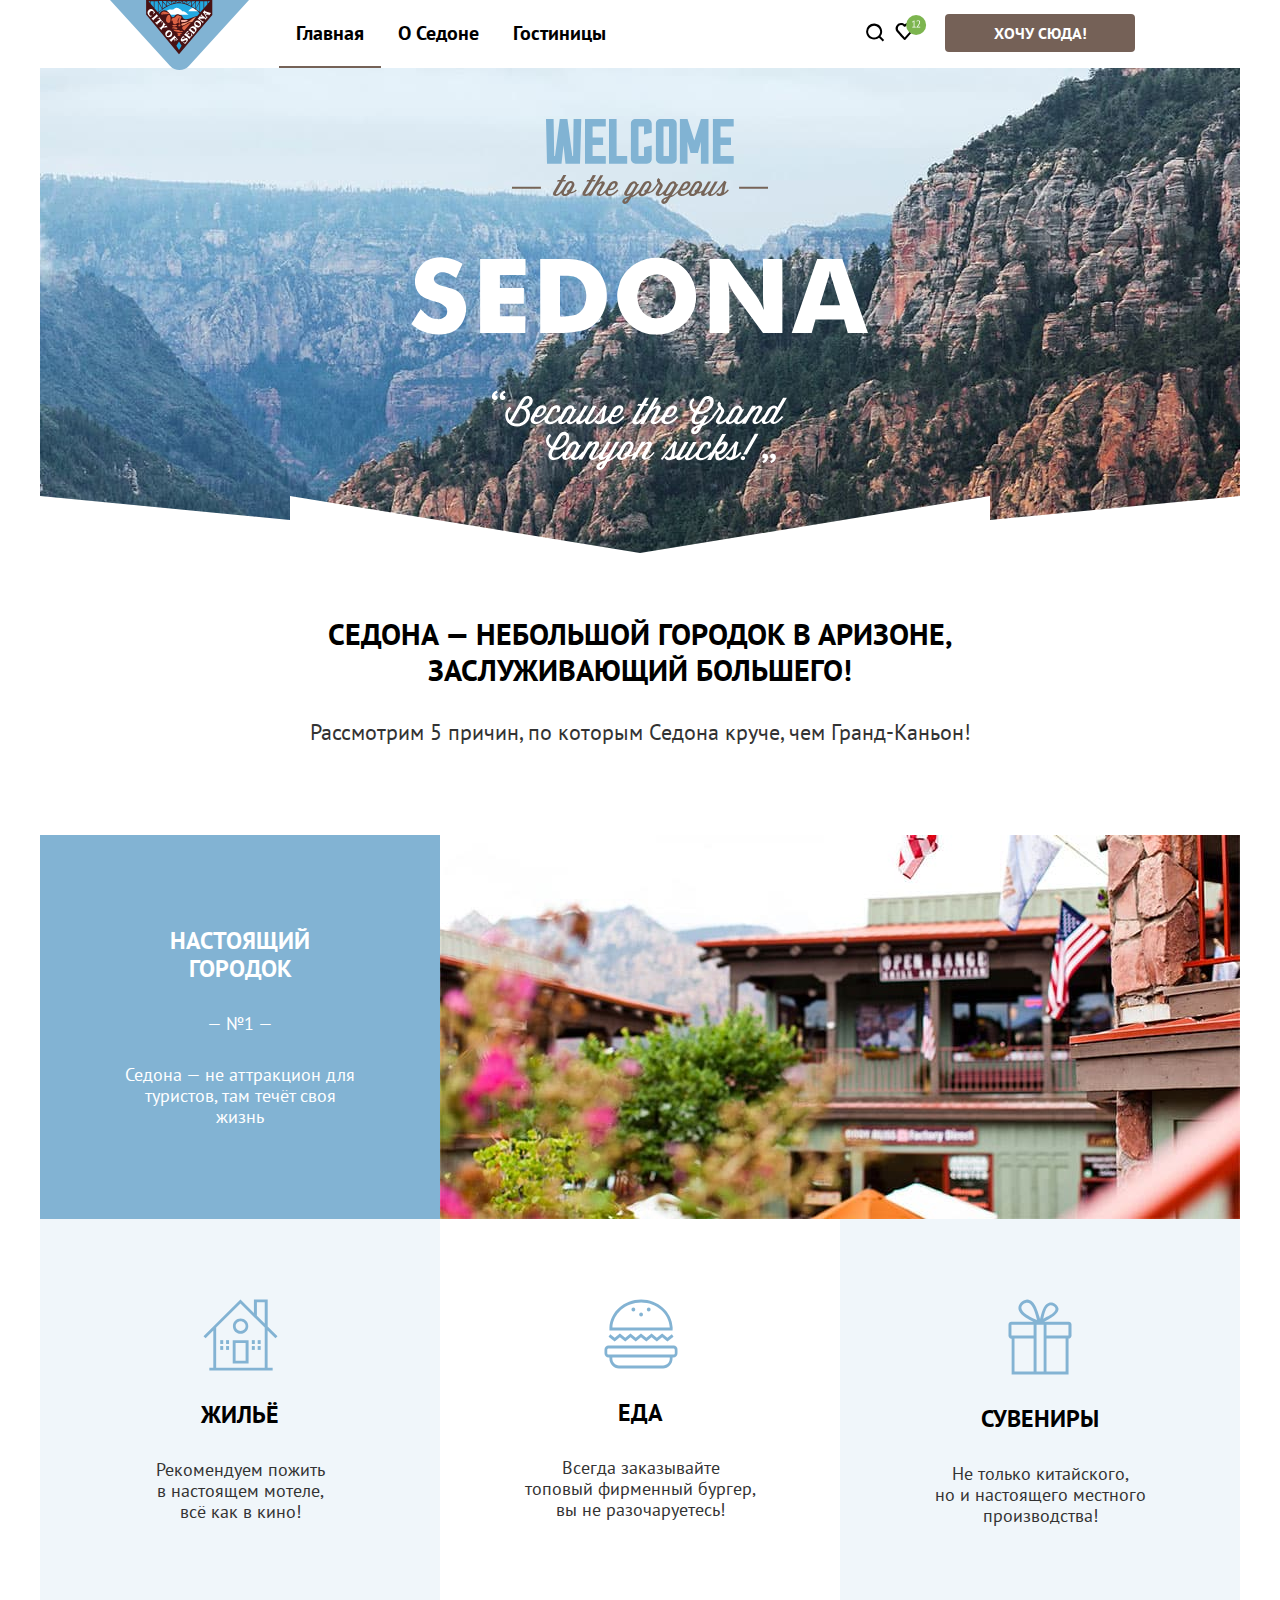
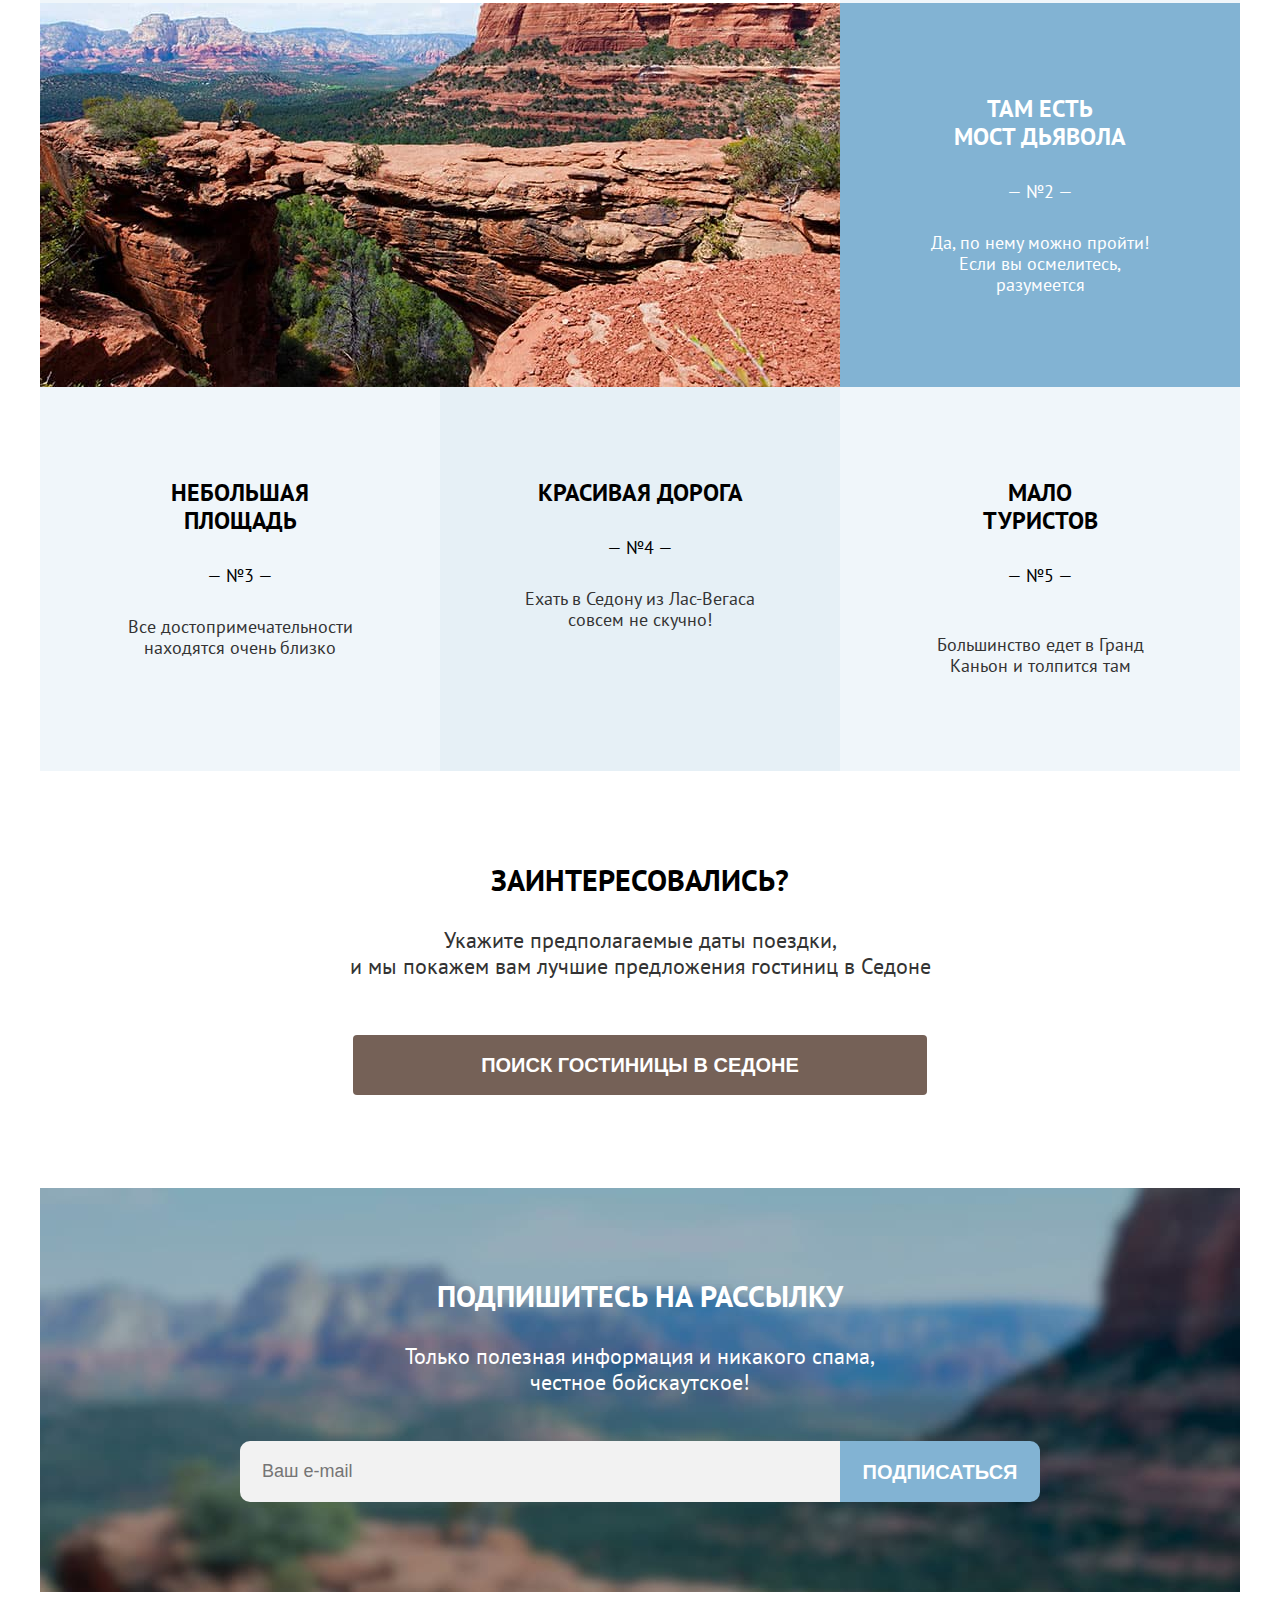
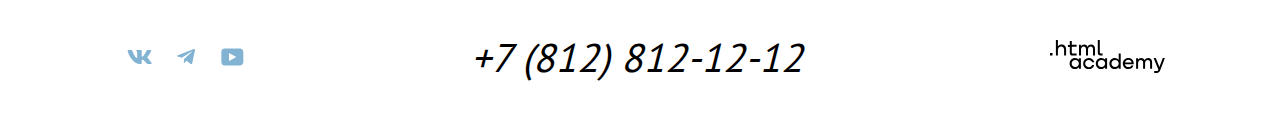
==== 10/index.html @ 08a1f346 ":heavy_check_mark: Сборка #10" ====
<!DOCTYPE html>
<html lang="ru">

  <head>
    <meta charset="utf-8">
    <title>HTML Academy: Седона</title>
    <link rel="stylesheet" href="styles/styles.css">
    <base href="https://htmlacademy-htmlcss.github.io/2086405-sedona-34/10/">
</head>

  <body>
    <header class="header">
      <nav class="page-navigation">
        <a class="page-navigation-logo" href="index.html">
          <img class="header-logo" alt="Логотип городка Седона" src="images/logo.svg" width="139" height="70">
          <span class="visually-hidden">
            На главную
          </span>
        </a>
        <ul class="navigation-list">
          <li class="navigation-item">
            <a class="navigation-link navigation-link-current first-link">Главная
            </a>
          </li>
          <li class="navigation-item">
            <a class="navigation-link" href="about.html">
              О Седоне
            </a>
          </li>
          <li class="navigation-item">
            <a class="navigation-link" href="catalog.html">
              Гостиницы
            </a>
          </li>
        </ul>
        <ul class="navigation-list navigation-user">
          <div class="navigation-user-left">
            <li class="navigation-item">
              <a class="navigation-link" href="#">
                <svg class="navigation-icon-search" aria-hidden="true" focusable="false" width="19" height="19" viewBox="0 0 19 19" fill="none" xmlns="http://www.w3.org/2000/svg"><path d="m18.16 17.05-3.71-3.7c1-1.3 1.7-3 1.7-4.9 0-4.4-3.6-8-8.02-8a8.12 8.12 0 0 0-8.02 8.1c0 4.4 3.6 8 8.02 8 1.8 0 3.51-.6 4.91-1.7l3.71 3.7 1.4-1.5Zm-10.03-2.5c-3.3 0-6.02-2.7-6.02-6a6.03 6.03 0 0 1 12.04 0c0 3.3-2.71 6-6.02 6Z" fill="#000"/></svg>
                <span class="visually-hidden">
                  Поиск
                </span>
              </a>
            </li>
            <li class="navigation-item">
              <a class="navigation-link" href="#">
                <svg class="navigation-icon-favorite" aria-hidden="true" focusable="false" width="19" height="17" viewBox="0 0 19 17" fill="none" xmlns="http://www.w3.org/2000/svg"><path d="M9.58 17c-.3 0-.6-.1-.8-.4-5.42-6.1-6.72-7.5-7.03-7.9A5.4 5.4 0 0 1 6.16 0c1.31 0 2.51.5 3.52 1.3a5.47 5.47 0 0 1 9.03 4.1c0 1.3-.5 2.5-1.31 3.4l-7.02 7.9c-.2.2-.4.3-.8.3ZM3.56 7.5c.3.4 3.51 4 6.12 6.9l6.21-7c.5-.5.7-1.2.7-2 0-1.8-1.5-3.3-3.3-3.3-1 0-2 .5-2.71 1.3-.3.3-.6.4-.9.4-.3 0-.6-.2-.8-.4a3.7 3.7 0 0 0-2.71-1.3c-1.8 0-3.31 1.5-3.31 3.3-.1.9.3 1.6.7 2.1-.1 0-.1 0 0 0Z" fill="#000"/></svg>
                <svg class="navigation-icon-number" aria-hidden="true" focusable="false" width="21" height="20" viewBox="0 0 21 20" fill="none" xmlns="http://www.w3.org/2000/svg"><rect x=".13" width="20" height="20" rx="10" fill="#7DB54F"/><path d="M6.26 11.76h1.4V6.92l.1-.59-.4.47-1.1.79-.38-.51 2.2-1.7h.36v6.38h1.37v.74H6.26v-.74Zm7.83-4.67c0 .35-.06.72-.2 1.09-.12.37-.3.74-.5 1.11-.21.37-.45.74-.7 1.1l-.79 1.01-.49.43v.04l.64-.11h2.18v.74h-3.98v-.29a32.75 32.75 0 0 0 1.17-1.32 15.09 15.09 0 0 0 1.25-1.83c.18-.32.33-.64.43-.95.11-.31.16-.61.16-.89 0-.33-.09-.6-.28-.81-.18-.22-.47-.33-.85-.33-.25 0-.5.05-.74.16-.24.1-.44.22-.62.35l-.33-.57c.24-.2.51-.36.83-.47.32-.11.67-.17 1.03-.17.29 0 .54.04.76.13a1.5 1.5 0 0 1 .91.9c.08.2.12.43.12.68Z" fill="#fff"/></svg>
                <span class="visually-hidden">
                  Избранное
                </span>
              </a>
            </li>
          </div>
          <li class="navigation-item">
            <a class="navigation-link navigation-link-button" href="#">
              Хочу сюда!
            </a>
          </li>
        </ul>
      </nav>
    </header>
    <main class="main-container main-index">
      <div class="page-container-main">
        <h1 class="visually-hidden">
          Седона
        </h1>
        <div class="main-welcome-block">
          <section class="main-welcome">
            <img class="img-welcome" src="images/welcome.svg" alt="Приветствие" width="458" height="352">
            <svg class="welcome-line" aria-hidden="true" focusable="false" width="1200" height="57" viewBox="0 0 1200 57" fill="none" xmlns="http://www.w3.org/2000/svg"><path d="M0 57V0l250 24V0l350 57L950 0v24l250-24v57H0Z" fill="#fff"/></svg>
          </section>
          <section class="main-description-block">
            <p class="main-description">Седона — небольшой городок в Аризоне,<br>заслуживающий большего!</p>
            <p class="main-reasons">Рассмотрим 5 причин, по которым Седона круче, чем Гранд-Каньон!</p>
          </section>
        </div>
        <section class="advantages">
          <h2 class="visually-hidden">Преимущества</h2>
          <ul class="advantages-list">
            <li class="advantages-item first-reason">
              <div class="wrapper-first-reason">
                <h3 class="advantages-title-first-reason">Настоящий городок</h3>
                <p class="advantages-tiny-paragraph-first-reason">— №1 —</p>
                <p class="advantages-paragraph-first-reason">Седона — не аттракцион для туристов, там течёт своя жизнь
                </p>
              </div>

            </li>
            <li class="advantages-item first-image">
              <img class="advantages-img-first-reason" src="images/photo-1.jpg" alt="Городок" width="800" height="384">
            </li>
            <li class="advantages-item housing">
              <div class="wrapper-housing">
                <img class="advantages-icon" src="images/housing.svg" alt=" " width="75" height="72">
                <h3 class="advantages-title-housing">Жильё</h3>
                <p class="advantages-paragraph-housing">Рекомендуем пожить в&nbsp;настоящем мотеле,<br>всё как в кино!</p>
              </div>
            </li>
            <li class="advantages-item food">
              <div class="wrapper-food">
                <img class="advantages-icon" src="images/food.svg" alt=" " width="74" height="70">
                <h3 class="advantages-title-food">Еда</h3>
                <p class="advantages-paragraph-food">Всегда заказывайте топовый&nbsp;фирменный&nbsp;бургер,<br>вы не разочаруетесь!
                </p>
              </div>
            </li>
            <li class="advantages-item souvenirs">
              <div class="wrapper-souvenirs">
                <img class="advantages-icon" src="images/souvenirs.svg" alt=" " width="64" height="76">
                <h3 class="advantages-title-souvenirs">Сувениры</h3>
                <p class="advantages-paragraph-souvenirs">Не только китайского,<br>но и настоящего местного производства!
                </p>
              </div>
            </li>
            <li class="advantages-item second-image">
              <img class="advantages-img-second-reason" src="images/photo-2.jpg" alt="Мост дьявола" width="800"
                height="384">
            </li>
            <li class="advantages-item second-reason">
              <div class="wrapper-second-reason">
                <h3 class="advantages-title-second-reason">Там есть<br>мост дьявола</h3>
                <p class="advantages-tiny-paragraph-second-reason">— №2 —</p>
                <p class="advantages-paragraph-second-reason">Да, по нему можно пройти! Если вы осмелитесь, разумеется
                </p>
              </div>
            </li>
            <li class="advantages-item third-reason">
              <div class="wrapper-third-reason">
                <h3 class="advantages-title-third-reason">Небольшая площадь</h3>
                <p class="advantages-tiny-paragraph-third-reason">— №3 —</p>
                <p class="advantages-paragraph-third-reason">Все&nbsp;достопримечательности находятся очень близко</p>
              </div>
            </li>
            <li class="advantages-item fourth-reason">
              <div class="wrapper-fourth-reason">
                <h3 class="advantages-title-fourth-reason">Красивая дорога</h3>
                <p class="advantages-tiny-paragraph-fourth-reason">— №4 —</p>
                <p class="advantages-paragraph-fourth-reason">Ехать в Седону из Лаc-Вегаса совсем не скучно!</p>
              </div>
            </li>
            <li class="advantages-item fifth-reason">
              <div class="wrapper-fifth-reason">
                <h3 class="advantages-title-fifth-reason">Мало<br>туристов</h3>
                <p class="advantages-tiny-paragraph-fifth-reason">— №5 —</p>
                <p class="advantages-paragraph-fifth-reason">Большинство едет в Гранд Каньон и толпится там</p>
              </div>
            </li>
          </ul>
        </section>
        <section class="main-search">
          <h3 class="main-search-title">Заинтересовались?</h3>
          <p class="main-search-paragraph">Укажите предполагаемые даты поездки,<br>и мы покажем вам лучшие предложения гостиниц в Седоне</p>
          <button class="main-search-button" type="button">
            Поиск гостиницы в Седоне
          </button>
        </section>
        <section class="main-subscribe">
          <h3 class="main-subscribe-title">Подпишитесь на рассылку</h3>
          <p class="main-subscribe-paragraph">Только полезная информация и никакого спама,<br>честное бойскаутское!</p>
          <form class="main-subscribe-form" action="https://echo.htmlacademy.ru/" method="post">
            <div class="main-subscribe-form-wrapper">
              <input type="email" id="user-email" name="user-email" placeholder="Ваш e-mail">
              <button class="main-subscribe-button" type="submit">
                Подписаться
              </button>
            </div>
          </form>
        </section>
      </div>
    </main>
    <footer class="page-footer">
      <div class="page-footer-container">
        <section class="footer-social">
          <h2 class="visually-hidden">Мы в социальных сетях</h2>
          <ul class="footer-social-list">
            <li class="footer-social-item">
              <a class="icon" href="https://vk.com/htmlacademy">
                <svg class="footer-icon-vk" aria-hidden="true" focusable="false" width="25" height="14" viewBox="0 0 25 14" fill="none" xmlns="http://www.w3.org/2000/svg"><path fill-rule="evenodd" clip-rule="evenodd" d="M24.12.95c.16-.55 0-.95-.8-.95H20.7c-.67 0-.98.35-1.15.73 0 0-1.33 3.2-3.22 5.27-.61.6-.9.8-1.23.8-.16 0-.41-.2-.41-.74V.95c0-.66-.19-.95-.74-.95H9.82c-.42 0-.67.3-.67.6 0 .61.95.76 1.04 2.5v3.8c0 .84-.15.99-.48.99-.9 0-3.06-3.21-4.34-6.89-.25-.71-.5-1-1.18-1H1.57c-.75 0-.9.35-.9.73 0 .68.89 4.07 4.14 8.55 2.17 3.06 5.23 4.72 8 4.72 1.68 0 1.88-.37 1.88-1v-2.32c0-.73.16-.88.7-.88.38 0 1.05.2 2.6 1.67 1.79 1.75 2.08 2.53 3.08 2.53h2.63c.75 0 1.12-.37.9-1.1-.23-.72-1.08-1.77-2.2-3.02-.62-.7-1.54-1.47-1.82-1.86-.39-.49-.28-.7 0-1.14 0 0 3.2-4.43 3.54-5.93Z" fill="#83B3D3"/></svg>
                <span class="visually-hidden">ВКонтакте</span>
              </a>
            </li>
            <li class="footer-social-item">
              <a class="icon" href="https://t.me/htmlacademy">
                <svg class="footer-icon-telegram" aria-hidden="true" focusable="false" width="18" height="16" viewBox="0 0 18 16" fill="none" xmlns="http://www.w3.org/2000/svg"><path d="M16.79.1.84 6.25c-1.09.43-1.08 1.04-.2 1.31l4.1 1.28 9.47-5.98c.44-.27.85-.12.52.18L7.05 9.96l-.28 4.22c.41 0 .6-.19.83-.41l1.99-1.93 4.13 3.05c.77.42 1.31.2 1.5-.7l2.72-12.8c.28-1.12-.43-1.62-1.16-1.3Z" fill="#83B3D3"/></svg>
                <span class="visually-hidden">Telegram</span>
              </a>
            </li>
            <li class="footer-social-item">
              <a class="icon" href="https://www.youtube.com/user/htmlacademy.ru">
                <svg class="footer-icon-youtube" aria-hidden="true" focusable="false" width="23" height="18" viewBox="0 0 23 18" fill="none" xmlns="http://www.w3.org/2000/svg"><path d="M18.94.5H3.51C1.65.5.33 2.1.33 3.9V14c0 1.9 1.32 3.5 3.18 3.5h15.65c1.64 0 3.17-1.6 3.17-3.4V3.9C22.11 2.1 20.8.5 18.94.5ZM7.99 13.04V4.96L15.33 9l-7.34 4.04Z" fill="#83B3D3"/></svg>
                <span class="visually-hidden">Youtube</span>
              </a>
            </li>
          </ul>
        </section>
        <address class="footer-contacts-address">
          <a class="footer-contacts-address-phone" href="tel:+78128121212">+7 (812) 812-12-12</a>
        </address>
        <section class="footer-develope-site">
          <a class="developer-site" href="https://htmlacademy.ru/">
            <svg class="developer-site-logo" width="115" height="33" viewBox="0 0 115 33" fill="none" xmlns="http://www.w3.org/2000/svg"><path d="M0 12.9v2.6h2.5v-2.6H0ZM11.6 4.5c-1.6 0-2.8.7-3.6 1.7h-.1V0h-2v15.5h2v-5.3c0-2.1 1.3-3.6 3.3-3.6 1.8 0 2.9 1.4 2.9 3.2v5.7h2V9.4c.1-3-1.8-4.9-4.5-4.9ZM26.6 4.8h-4.8V1.1h-2v3.8h-1.9v2h1.9v6c0 1.7 1 2.7 2.7 2.7h4.1v-2h-3.7c-.7 0-1.1-.4-1.1-1.1V6.8h4.8v-2ZM41.1 4.6c-1.6 0-2.9.8-3.5 2.1h-.1c-.6-1.2-1.8-2.1-3.4-2.1-1.4 0-2.5.8-3.1 1.8h-.1V4.8H29v10.6h2V10c0-2 1-3.5 2.6-3.5 1.5 0 2.4 1 2.4 2.6v6.3h2V9.8c0-2.4 1.4-3.3 2.6-3.3 1.5 0 2.4 1 2.4 2.6v6.3h2V8.9c.1-2.5-1.4-4.3-3.9-4.3ZM47.8 12.7c0 1.7 1 2.7 2.8 2.7h2v-2h-1.7c-.7 0-1.1-.4-1.1-1.1V0h-2v12.7ZM28.9 19.7c-.9-1.1-2.2-1.8-3.9-1.8-3.1 0-5.4 2.3-5.4 5.6s2.3 5.6 5.4 5.6c1.8 0 3-.8 3.8-1.9h.1v1.6h2V18.2h-2v1.5Zm-3.6 7.4c-2.2 0-3.6-1.6-3.6-3.6s1.4-3.6 3.6-3.6 3.6 1.6 3.6 3.6c0 1.9-1.4 3.6-3.6 3.6ZM44.2 22c-.5-2.4-2.6-4.1-5.4-4.1a5.4 5.4 0 0 0-5.6 5.6c0 3.1 2.2 5.6 5.6 5.6 2.8 0 4.9-1.8 5.4-4.2h-2.1a3.4 3.4 0 0 1-3.3 2.3c-2.2 0-3.6-1.6-3.6-3.6s1.4-3.6 3.6-3.6c1.6 0 2.8 1 3.3 2.2h2.1V22ZM55.1 19.7c-.9-1.1-2.2-1.8-3.9-1.8-3.1 0-5.4 2.3-5.4 5.6s2.3 5.6 5.4 5.6c1.8 0 3-.8 3.8-1.9h.1v1.6h2V18.2h-2v1.5Zm-3.6 7.4c-2.2 0-3.6-1.6-3.6-3.6s1.4-3.6 3.6-3.6 3.6 1.6 3.6 3.6c0 1.9-1.5 3.6-3.6 3.6ZM68.7 19.8c-.9-1.1-2.2-1.9-3.9-1.9-3.1 0-5.4 2.3-5.4 5.6s2.2 5.6 5.4 5.6c1.7 0 3-.8 3.8-1.8h.1v1.5h2V13.4h-2v6.4Zm-3.6 7.3c-2.2 0-3.6-1.6-3.6-3.6s1.4-3.6 3.6-3.6 3.6 1.6 3.6 3.6c-.1 2-1.5 3.6-3.6 3.6ZM78.3 17.9c-3.3 0-5.5 2.5-5.5 5.6 0 3 2.1 5.6 5.5 5.6 2.5 0 4.5-1.3 5.2-3.6h-2.1c-.5 1-1.6 1.6-3 1.6-1.9 0-3.3-1.3-3.4-2.9h8.8c.2-3.6-2-6.3-5.5-6.3Zm0 1.9c1.7 0 3 1 3.3 2.6h-6.5c.3-1.5 1.5-2.6 3.2-2.6ZM98.2 17.9c-1.6 0-2.9.8-3.6 2h-.1c-.6-1.2-1.8-2-3.4-2-1.4 0-2.5.7-3.1 1.8v-1.5h-1.9v10.6h2v-5.4c0-2 1-3.4 2.6-3.5 1.5 0 2.4 1 2.4 2.6v6.3h2v-5.6c0-2.4 1.4-3.3 2.6-3.3 1.5 0 2.4 1 2.4 2.6v6.3h2v-6.5c.1-2.6-1.4-4.4-3.9-4.4ZM109.4 27l-3.6-8.9h-2.2l4.8 11.6c-.3.9-.7 1.2-1.7 1.2h-2.5v2h2.5c1.8 0 2.8-.8 3.5-2.6l4.7-12.2h-2.1l-3.4 8.9Z" fill="#000"/></svg>
            <span class="visually-hidden">HTML Academy</span>
          </a>
        </section>
      </div>
    </footer>
  </body>

</html>
---- 10/styles/styles.css ----
@font-face {
    font-family: "PT Sans";
    font-style: normal;
    font-weight: 400;
    src: url(../fonts/ptsans-400.woff2) format(woff2);
    font-display: swap;
}

@font-face {
    font-family: "PT Sans";
    font-style: normal;
    font-weight: 700;
    src: url(../fonts/ptsans-700.woff2) format(woff2);
    font-display: swap;
}

html {
    height: 100%;
}

body {
    display: flex;
    flex-direction: column;
    min-height: 100%;
    margin: 0;
    font-family: "PT Sans", "Arial", sans-serif;
    font-size: 18px;
    line-height: 21px;
    color: black;
    background-color: #ffffff;
}

.visually-hidden {
    position: absolute;
    width: 1px;
    height: 1px;
    margin: -1px;
    padding: 0;
    border: 0;
    clip: rect(0 0 0 0);
    overflow: hidden;
}

.header {
    color: #000000;
    background-color: #ffffff;
}

.page-navigation {
    display: flex;
    flex-direction: row;
    justify-content: space-around;
    width: 1200px;
    min-height: 65px;
    margin: 0 auto;
}

.page-navigation-logo {
    display: block;
    width: 139px;
    padding: 0;
    margin: 0;
    margin-right: 30px;
    margin-left: 70px;
}

.navigation-list {
    display: flex;
    flex-direction: row;
    flex-wrap: wrap;
    margin: 0;
    padding: 0;
    max-width: 500px;
    list-style-type: none;
    margin-right: auto;
}

.navigation-user {
    min-width: 264px;
    margin: 0;
    margin-left: auto;
    margin-right: 70px;
}

.navigation-user-left {
    position: relative;
    margin-right: 20px;
}

.header-logo {
    position: absolute;
    z-index: 2;
    width: 139px;
    height: 70px;
    margin: 0;
    padding: 0;
}

.navigation-link {
    display: block;
    font-weight: 700;
    font-size: 20px;
    line-height: 26px;
    color: inherit;
    text-transform: capitalize;
    text-decoration: none;
    text-align: center;
    margin: 0;
    padding-top: 20px;
    padding-bottom: 20px;
    padding-left: 17px;
    padding-right: 17px;
}

.navigation-link-current {
    border-bottom: 2px solid #756257;
}

.first-link {
    padding-left: 17px;
}

.navigation-link-button {
    width: 160px;
    font-weight: 700;
    font-size: 16px;
    line-height: 20px;
    color: #ffffff;
    background-color: #756157;
    text-transform: uppercase;
    text-align: center;
    border-radius: 4px;
}

.navigation-link-button:hover {
    background-color: #615048;
}

.navigation-link-button:focus {
    background-color: #615048;
}

.navigation-link-button:active {
    background-color: #756157;
    color: rgba(255, 255, 255, 0.3);
}

.navigation-link-button:disabled {
    background: #E5E5E5;
    color: #ffffff;
}

.navigation-user .navigation-link {
    padding: 0;
}

.navigation-icon-search {
    position: absolute;
    top: 23px;
    bottom: 23px;
    right: 11px;
    left: -40px;

}

.navigation-icon-favorite {
    position: absolute;
    top: 23px;
    bottom: 23px;
    left: -11px;
}

.navigation-icon-number {
    position: absolute;
    top: 15px;
    left: 0;
}

.navigation-user .navigation-link-button {
    margin-top: 14px;
    margin-bottom: 14px;
    margin-left: 19px;
    padding: 9px 15px;
}

.main-container {
    flex-grow: 1;
}

.page-container-main {
    width: 1200px;
    margin: 0 auto;
}

.main-welcome {
    position: relative;
    background-image: url("../images/index_background.jpg");
    background-size: 100% auto;
    background-repeat: no-repeat;
}

.welcome-line {
    position: absolute;
    z-index: 3;
    bottom: 0;
}

.main-description-block {
    margin: 0;
    padding: 0;
}

.advantages {
    display: flex;
    padding: 0;
}

.main-search {
    display: flex;
    flex-wrap: wrap;
    flex-direction: column;
    width: 1200px;
    background-color: #ffffff;
    height: 417px;
}

.main-subscribe {
    display: block;
    background-image: url("../images/background-4.jpg");
    background-size: cover;
    background-repeat: no-repeat;
    padding: 90px 200px;
}

.img-welcome {
    display: block;
    margin: 0 auto;
    padding-top: 51px;
    padding-bottom: 82px;
}

.main-description {
    display: block;
    font-weight: 700;
    font-size: 30px;
    line-height: 36px;
    text-align: center;
    text-transform: uppercase;
    margin: 0 auto;
    padding: 0;
    min-width: 620px;
    margin-bottom: 31px;
    margin-top: 63px;
}

.main-reasons {
    display: block;
    font-weight: 400;
    text-align: center;
    font-size: 22px;
    line-height: 26px;
    color: #333333;
    margin: 0 auto;
    padding: 0;
    min-width: 654px;
    margin-bottom: 90px;
}

.advantages-list {
    display: grid;
    grid-template-columns: repeat(3, 400px);
    gap: 0;
    margin: 0;
    padding: 0;
    list-style-type: none;
}

.main-search-title {
    display: block;
    font-weight: 700;
    font-size: 30px;
    line-height: 36px;
    text-align: center;
    text-transform: uppercase;
    width: 400px;
    margin: 0 auto;
    padding: 0;
    padding-bottom: 29px;
    padding-top: 91px;
}

.main-search-paragraph {
    display: block;
    font-weight: 400;
    font-size: 22px;
    line-height: 26px;
    text-align: center;
    color: #333333;
    min-width: 592px;
    padding: 0;
    margin: 0 auto;
    margin-bottom: 56px;
}

.main-search-button {
    display: inline-block;
    font-weight: 700;
    font-size: 20px;
    line-height: 36px;
    border-radius: 4px;
    text-align: center;
    text-transform: uppercase;
    color: #ffffff;
    background-color: #756157;
    width: 574px;
    margin: 0 auto;
    border: 0;
    margin-bottom: 93px;
    padding: 12px 15px;
    cursor: pointer;
}

.main-search-button:hover {
    background-color: #615048;
}

.main-search-button:focus {
    background-color: #615048;
}

.main-search-button:active {
    background-color: #756157;
    color: rgba(255, 255, 255, 0.3);
}

.main-search-button:disabled {
    background: #E5E5E5;
    color: #ffffff;
}

.main-subscribe-title {
    font-weight: 700;
    font-size: 30px;
    line-height: 36px;
    text-transform: uppercase;
    text-align: center;
    color: #ffffff;
    min-width: 404px;
    padding: 0;
    margin: 0 auto;
    margin-bottom: 29px;
}

.main-subscribe-paragraph {
    font-weight: 400;
    font-size: 22px;
    line-height: 26px;
    text-align: center;
    color: #ffffff;
    min-width: 475px;
    padding: 0;
    margin: 0 auto;
    margin-bottom: 46px;
}

.first-reason {
    margin: 0;
    padding: 0;
    background-color: #82B3D3;
    width: 400px;
    height: 384px;
    grid-column: 1/2;
}

.wrapper-first-reason {
    display: flex;
    flex-wrap: wrap;
    flex-direction: column;
    align-items: center;
    padding: 92px 85px;
}

.first-image {
    grid-column: 2/4;
    width: 800px;
    height: 384px;
}

.wrapper-housing {
    display: flex;
    flex-wrap: wrap;
    flex-direction: column;
    align-items: center;
    padding: 80px 85px;
}

.wrapper-food {
    display: flex;
    flex-wrap: wrap;
    flex-direction: column;
    align-items: center;
    padding: 80px 85px;
}

.wrapper-souvenirs {
    display: flex;
    flex-wrap: wrap;
    flex-direction: column;
    align-items: center;
    padding: 80px 85px;
}

.housing {
    background-color: rgba(131, 179, 211, 0.12);
    width: 400px;
    height: 384px;
    grid-column: 1/2;
}

.food {
    background-color: #ffffff;
    width: 400px;
    height: 384px;
    grid-column: 2/3;
}

.souvenirs {
    background-color: rgba(131, 179, 211, 0.12);
    width: 400px;
    height: 384px;
    grid-column: 3/4;
}

.second-image {
    grid-column: 1/3;
    height: 384px;
    width: 800px;
}

.wrapper-second-reason {
    display: flex;
    flex-wrap: wrap;
    flex-direction: column;
    align-items: center;
    padding: 92px 85px;
}

.wrapper-third-reason {
    display: flex;
    flex-wrap: wrap;
    flex-direction: column;
    align-items: center;
    padding: 92px 85px;
}

.wrapper-fourth-reason {
    display: flex;
    flex-wrap: wrap;
    flex-direction: column;
    align-items: center;
    padding: 92px 85px;
}

.wrapper-fifth-reason {
    display: flex;
    flex-wrap: wrap;
    flex-direction: column;
    align-items: center;
    padding: 92px 85px;
}

.second-reason {
    background-color: #82B3D3;
    width: 400px;
    height: 384px;
    grid-column: 3/4;
}

.third-reason {
    background-color: rgba(131, 179, 211, 0.12);
    width: 400px;
    height: 384px;
    grid-column: 1/2;
}

.fourth-reason {
    background-color: rgba(131, 179, 211, 0.2);
    width: 400px;
    height: 384px;
    grid-column: 2/3;
}

.fifth-reason {
    background-color: rgba(131, 179, 211, 0.12);
    width: 400px;
    height: 384px;
    grid-column: 3/4;
}

.main-subscribe-form-wrapper{
    display: flex;
    flex-wrap: wrap;
}

.main-subscribe-form input {
    background-color: #F2F2F2;
    border-radius: 10px 0 0 10px;
    width: 600px;
    margin: 0;
    padding: 0;
    border: 0;
    padding-top: 20px;
    padding-bottom: 20px;
    padding-left: 22px;
}

.main-subscribe-button {
    display: inline-block;
    font-size: 20px;
    line-height: 36px;
    border: 0;
    text-align: center;
    text-transform: uppercase;
    color: #ffffff;
    background-color: #82B3D3;
    margin: 0;
    width: 200px;
    min-height: 60px;
    padding: 12px 15px;
    cursor: pointer;
    border-radius: 0 10px 10px 0;
}

.main-subscribe-button:hover {
    background-color: #68A2CA;
}

.main-subscribe-button:active {
    background-color: #82B3D3;
    color: rgba(255, 255, 255, 0.3);
}

.main-subscribe-button:focus {
    background-color: #68A2CA;
}

.main-subscribe-button:disabled {
    background-color: #E5E5E5;
    color: #ffffff;
}

.main-subscribe-form-wrapper input[placeholder] {
    display: block;
    padding: 0;
    width: 578px;
    padding-left: 22px;
    padding-top: 20px;
    padding-bottom: 20px;
    margin: 0 auto;
    font-weight: 400;
    font-size: 18px;
    line-height: 21px;
    align-items: center;
    color: #000000;
}

.catalog-subscribe-form-wrapper input[placeholder] {
    display: block;
    padding: 0;
    width: 578px;
    padding-left: 22px;
    padding-top: 20px;
    padding-bottom: 20px;
    margin: 0 auto;
    font-weight: 400;
    font-size: 18px;
    line-height: 21px;
    align-items: center;
    color: #000000;
}

.main-subscribe-button {
    display: block;
    font-weight: 700;
    font-size: 20px;
    line-height: 36px;
    text-align: center;
    text-transform: uppercase;
    color: #ffffff;
    background-color: #82B3D3;
    width: 200px;
    padding: 0;
    margin: 0 auto;
}

.advantages-title-first-reason {
    font-weight: 700;
    font-size: 24px;
    line-height: 28px;
    text-align: center;
    text-transform: uppercase;
    color: #ffffff;
    margin: 0;
    padding: 0;
    padding-bottom: 30px;
}

.advantages-tiny-paragraph-first-reason {
    font-weight: 400;
    text-align: center;
    color: #ffffff;
    margin: 0;
    padding: 0;
    padding-bottom: 30px;
}

.advantages-paragraph-first-reason {
    font-weight: 400;
    text-align: center;
    color: #ffffff;
    padding: 0;
    margin: 0;
}

.advantages-img-first-reason {
    width: 800px;
}

.advantages-title-housing {
    font-weight: 700;
    font-size: 24px;
    line-height: 28px;
    text-align: center;
    text-transform: uppercase;
    margin: 0;
    padding-top: 30px;
    padding-bottom: 30px;
}

.advantages-paragraph-housing {
    font-weight: 400;
    text-align: center;
    color: #333333;
    margin: 0;
}

.advantages-title-food {
    font-weight: 700;
    font-size: 24px;
    line-height: 28px;
    text-align: center;
    text-transform: uppercase;
    margin: 0;
    padding-top: 30px;
    padding-bottom: 30px;
}

.advantages-paragraph-food {
    font-weight: 400;
    text-align: center;
    color: #333333;
    margin: 0;
}

.advantages-title-souvenirs {
    font-weight: 700;
    font-size: 24px;
    line-height: 28px;
    text-align: center;
    text-transform: uppercase;
    margin: 0;
    padding-top: 30px;
    padding-bottom: 30px;
}

.advantages-paragraph-souvenirs {
    font-weight: 400;
    text-align: center;
    color: #333333;
    margin: 0;
}

.advantages-img-second-reason {
    width: 800px;
}

.advantages-title-second-reason {
    font-weight: 700;
    font-size: 24px;
    line-height: 28px;
    text-align: center;
    text-transform: uppercase;
    color: #ffffff;
    margin: 0;
    padding-bottom: 30px;
}

.advantages-tiny-paragraph-second-reason {
    font-weight: 400;
    text-align: center;
    color: #ffffff;
    margin: 0;
    padding-bottom: 30px;
}

.advantages-paragraph-second-reason {
    font-weight: 400;
    text-align: center;
    color: #ffffff;
    padding: 0;
    margin: 0;
}

.advantages-title-third-reason {
    font-weight: 700;
    font-size: 24px;
    line-height: 28px;
    text-align: center;
    text-transform: uppercase;
    margin: 0;
    padding-bottom: 30px;
}

.advantages-tiny-paragraph-third-reason {
    font-weight: 400;
    text-align: center;
    margin: 0;
    padding-bottom: 30px;
}

.advantages-paragraph-third-reason {
    font-weight: 400;
    text-align: center;
    color: #333333;
    padding: 0;
    margin: 0;
}

.advantages-title-fourth-reason {
    font-weight: 700;
    font-size: 24px;
    line-height: 28px;
    text-align: center;
    text-transform: uppercase;
    margin: 0;
    padding-bottom: 30px;
}

.advantages-tiny-paragraph-fourth-reason {
    font-weight: 400;
    text-align: center;
    margin: 0;
    padding-bottom: 30px;
}

.advantages-paragraph-fourth-reason {
    font-weight: 400;
    text-align: center;
    color: #333333;
    padding: 0;
    margin: 0;
}

.advantages-title-fifth-reason {
    font-weight: 700;
    font-size: 24px;
    line-height: 28px;
    text-align: center;
    text-transform: uppercase;
    margin: 0;
    padding-bottom: 30px;
}

.advantages-tiny-paragraph-fifth-reason {
    font-weight: 400;
    text-align: center;
    margin: 0;
    padding-bottom: 30px;
}

.advantages-paragraph-fifth-reason {
    font-weight: 400;
    text-align: center;
    color: #333333;
}

.page-footer-container {
    display: flex;
    justify-content: space-around;
    width: 1200px;
    margin: 0 auto;
}

.footer-social-list {
    display: flex;
    flex-wrap: wrap;
    width: 150px;
    padding: 0;
    margin: 0;
    list-style-type: none;
    margin-left: 70px;
}

.footer-contacts-address{
    display: flex;
    flex-wrap: wrap;
}

.footer-contacts-address-phone {
    display: block;
    text-decoration: none;
    font-weight: 400;
    font-size: 40px;
    line-height: 40px;
    text-align: center;
    text-transform: uppercase;
    color: #000000;
    width: 720px;
    margin: 0;
    padding: 0;
    margin-top: 45px;
    margin-bottom: 35px;
}

.footer-contacts-address-phone:hover {
    color: #756157;
}

.footer-contacts-address-phone:focus {
    color: #756157;
}

.footer-contacts-address-phone:active {
    color: rgba(117, 97, 87, 0.3);
}

.developer-site {
    display: block;
    width: 115px;
    margin: 0;
    padding: 0;
    margin-right: 70px;
    margin-left: 42px;
    margin-top: 48px;
    margin-bottom: 38px;
}

.developer-site:hover {
    color: #756157;
}

.developer-site:focus {
    color: #756157;
}

.developer-site:active {
    color: rgba(117, 97, 87, 0.3);
}

.footer-icon-vk {
    margin-top: 45px;
    margin-bottom: 35px;
    padding: 13px 11px;
}

.footer-icon-vk:hover {
    color: #68A2CA;
}

.footer-icon-vk:focus {
    color: #68A2CA;
}

.footer-icon-vk:active {
    color: rgba(104, 162, 202, 0.3);
}

.footer-icon-telegram {
    margin-top: 45px;
    margin-bottom: 35px;
    padding: 12px 14px;
}

.footer-icon-telegram:hover {
    fill: #68A2CA;
}

.footer-icon-telegram:focus {
    color: #68A2CA;
}

.footer-icon-telegram:active {
    color: rgba(104, 162, 202, 0.3);
}

.footer-icon-youtube {
    margin-top: 45px;
    margin-bottom: 35px;
    padding: 11px 12px;
}

.footer-icon-youtube:hover {
    color: #68A2CA;
}

.footer-icon-youtube:focus {
    color: #68A2CA;
}

.footer-icon-youtube:active {
    color: rgba(104, 162, 202, 0.3);
}

.main-catalog {
    width: 1200px;
    margin: 0 auto;
}

.main-catalog-filters {
    display: flex;
    flex-wrap: wrap;
    background-image: url("../images/index_background.jpg");
    background-size:cover;
    background-position-y: bottom;
    background-repeat: no-repeat;
    padding: 0;
}

.main-catalog-wrapper {
    backdrop-filter: blur(7px);
    padding-top: 35px;
    padding-bottom: 70px;
    padding-left: 70px;
    padding-right: 70px;
}

.catalog-hotel {
    display: flex;
    flex-wrap: wrap;
    padding: 0;
    margin: 0;
}

.inner-header {
    display: flex;
    flex-wrap: wrap;
    padding: 0;
    margin: 0;
}

.catalog-filters {
    display: flex;
    flex-direction: row;
    flex-wrap: wrap;
    width: 1060px;
    padding: 0;
    margin: 0;
    margin-top: 40px;
}

.catalog-sorting {
    display: flex;
    flex-wrap: wrap;
    width: 1057px;
    margin-top: 50px;
    margin-bottom: 56px;
    margin-right: 71px;
    margin-left: 70px;
}

.hotel-card {
    display: grid;
    grid-template-columns: repeat(3, 340px);
    gap: 18px;
    padding: 0;
    margin: 0 auto;
    width: 1056px;
    margin-bottom: 96px;
}

.catalog-pagination {
    display: flex;
    flex-wrap: wrap;
    width: 1056px;
    padding: 0;
    margin: 0 auto;
    margin-right: 71px;
    margin-bottom: 25px;
    margin-left: 73px;
}

.catalog-subscribe-wrapper {
    display: block;
    background-color: #ffffff;
    padding: 94px 200px;
    margin: 0;
}

.catalog-subscribe-title {
    display: block;
    font-weight: 700;
    font-size: 30px;
    line-height: 36px;
    text-transform: uppercase;
    text-align: center;
    color: #000000;
    margin: 0;
    padding: 0;
    padding-bottom: 29px;
}

.catalog-subscribe-paragraph {
    display: block;
    font-weight: 400;
    font-size: 22px;
    line-height: 26px;
    text-align: center;
    color: #333333;
    margin: 0;
    padding: 0;
    padding-bottom: 45px;
}

.catalog-subscribe-form-wrapper {
    display: flex;
    flex-wrap: wrap;
}

.inner-header-title {
    display: block;
    font-weight: 700;
    font-size: 60px;
    line-height: 78px;
    color: #ffffff;
    min-width: 495px;
    margin: 0;
    padding: 0;
    margin-bottom: 10px;
}

.breadcrumbs-list {
    display: flex;
    flex-wrap: wrap;
    list-style-type: none;
    width: 1058px;
    padding: 0;
    margin: 0;
}
 .catalog-filter {
    display: flex;
    flex-wrap: wrap;
    width: 1060px;
    justify-content: space-between;
 }

.catalog-hotel-title {
    font-weight: 700;
    font-size: 30px;
    line-height: 36px;
    align-self: center;
    text-transform: uppercase;
    color: #000000;
    padding: 0;
    margin: 0;
    margin-right: 151px;
}

.catalog-sorting-select {
    font-weight: 400;
    font-size: 18px;
    line-height: 21px;
    border: 2px solid #E5E5E5;
    border-radius: 4px;
    color: #333333;
    background-color: #ffffff;
    min-width: 290px;
    margin-right: 78px;
    padding-top: 14px;
    padding-bottom: 14px;
    padding-left: 20px;
    cursor: pointer;
}

.catalog-sorting-view {
    min-width: 160px;
    margin: 0;
    padding: 0;

}

.catalog-sorting-list {
    display: flex;
    flex-wrap: wrap;
    flex-direction: row;
    margin: 0;
    padding: 0;
}

.catalog-sorting-item {
    margin: 0;
    margin-right: 8px;
    padding: 14px 12px;
    border: 2px solid #E5E5E5;
    border-radius: 4px;
    text-decoration: none;
    list-style: none;
    cursor: pointer;
    line-height: 14px;
}

.catalog-sorting-current {
    border-color: #000000;
}

.catalog-sorting-item:last-child {
    margin-right: 0;
}

.catalog-sorting-item:hover {
    border: 2px solid #000000;
    border-radius: 4px;
}

.catalog-sorting-item:focus {
    border: 2px solid #000000;
    border-radius: 4px;
}

.catalog-sorting-item:active {
    border: 2px solid #68A2CA;
    border-radius: 4px;
}

.hotel-card-item {
    display: flex;
    flex-wrap: wrap;
    flex-direction: column;
    padding: 0;
    margin: 0 auto;
    width: 340px;
    margin-right: 18px;
}

.hotel-card-link {
    text-decoration: none;
}

.pagination {
    display: flex;
    flex-wrap: wrap;
    width: 400px;
    padding: 0;
    margin: 0;
    margin-right: auto;
}

.pagination-text-select {
    display: flex;
    flex-wrap: wrap;
    margin: 0;
    padding: 0;
    padding-top: 5.5px;
    padding-bottom: 5.5px;
    min-width: 386px;

}

.pagination-text {
    font-weight: 400;
    font-size: 18px;
    line-height: 21px;
    color: #333333;
    margin: 0;
    padding: 0;
    padding-top: 12px;
    padding-bottom: 11px;
    padding-right: 50px;
    min-width: 175px;
    align-self: center;
}

.select-control {
    margin: 0;
    padding: 0;
    margin-top: 5.5px;
    margin-bottom: 5.5px;
    width: 160px;
    padding-left: 20px;
    padding-top: 14px;
    padding-bottom: 14px;
    cursor: pointer;
    border: 2px solid #E5E5E5;
    border-radius: 4px;
}

.catalog-subscribe-form input {
    background-color: #F2F2F2;
    width: 578px;
    border-radius: 10px 0 0 10px;
    margin: 0;
    padding: 0;
    border: 0;
    padding-top: 20px;
    padding-bottom: 20px;
    padding-left: 22px;
}

.catalog-subscribe-button {
    display: block;
    font-size: 20px;
    line-height: 36px;
    border: 0;
    text-align: center;
    text-transform: uppercase;
    color: #ffffff;
    background-color: #82B3D3;
    border-radius: 0 10px 10px 0;
    margin: 0;
    width: 200px;
    padding: 12px 15px;
    cursor: pointer;
}

.catalog-subscribe-button:hover {
    background-color: #68A2CA;
}

.catalog-subscribe-button:active {
    background-color: #82B3D3;
    color: rgba(255, 255, 255, 0.3);
}

.catalog-subscribe-button:focus {
    background-color: #68A2CA;
}

.catalog-subscribe-button:disabled {
    background-color: #E5E5E5;
    color: #ffffff;
}

.catalog-left-row {
    display: flex;
    width: 380px;
    margin: 0;
    padding: 0;
}

.catalog-buttons {
    display: flex;
    flex-wrap: wrap;
    flex-direction: column;
    width: 160px;
    margin-top: auto;
}

.catalog-apply-button {
    display: inline-block;
    font-weight: 700;
    font-size: 16px;
    line-height: 20px;
    border-radius: 4px;
    text-align: center;
    text-transform: uppercase;
    color: #ffffff;
    background-color: #82B3D3;
    margin: 0;
    border: 0;
    padding: 14px 15px;
    width: 161px;
    cursor: pointer;
}

.catalog-apply-button:hover {
    background-color: #68A2CA;
}

.catalog-apply-button:active {
    background-color: #82B3D3;
    color: rgba(255, 255, 255, 0.3);
}

.catalog-apply-button:focus {
    background-color: #68A2CA;
}

.catalog-apply-button:disabled {
    background-color: #E5E5E5;
    color: #ffffff;
}

.catalog-reset-button {
    display: inline-block;
    font-weight: 400;
    font-size: 16px;
    line-height: 20px;
    text-align: center;
    color: #ffffff;
    margin: 0;
    border: 0;
    padding: 14px 15px;
    width: 161px;
    cursor: pointer;
    background-color: rgba(0, 0, 0, 0);
}

.catalog-reset-button:hover {
    color: #FFFFFF;
    opacity: 0.6;
}

.catalog-reset-button:focus {
    color: #FFFFFF;
    outline: 3px solid #83B3D3;
    border-radius: 4px;
}

.catalog-reset-button:active {
    color: #FFFFFF;
    opacity: 0.3;
}

.product-card-wrapper {
    display: flex;
    flex-wrap: wrap;
    margin: 0;
    padding: 0;
    margin-left: 20px;
    margin-right: 20px;
    margin-bottom: 16px;
}

.product-card-button-wrapper {
    display: flex;
    flex-wrap: wrap;
    padding: 0;
    margin: 0;
    margin-left: 20px;
    margin-right: 20px;
    margin-bottom: 16px;
}

.product-card-rating-wrapper {
    display: flex;
    flex-wrap: wrap;
    flex-direction: row;
    margin-bottom: 20px;
    margin-left: 20px;
    margin-right: 20px;
}

.stars-wrapper {
    display: flex;
    flex-wrap: wrap;
    flex-direction: row;
    margin-right: 20px;
    width: 140px;
    padding-top: 9px;
    padding-bottom: 9px;
}

.hotels-stars {
    padding-top: 10px;
    padding-bottom: 10px;
}

.hotels-stars:not(:last-child) {
    padding-right: 10px;
}

.product-card-rating {
    font-style: normal;
    font-weight: 400;
    font-size: 16px;
    line-height: 20px;
    text-align: center;
    text-transform: uppercase;
    color: #333333;
    background-color: #F2F2F2;
    border-radius: 4px;
    text-decoration: none;
    margin: 0;
    width: 140px;
    align-self: center;
    padding-top: 9px;
    padding-bottom: 9px;
    cursor: default;
}

.pagination-item {
    display: flex;
    flex-wrap: wrap;
    align-items: center;
    padding: 0;
    margin: 0;
    width: 60px;
    height: 60px;
    border-radius: 2px;
    background-color: #82B3D3;
    margin-right: 8px;
    cursor: pointer;
}

.pagination-item:hover {
    background: #68A2CA;
}

.pagination-item:focus {
    background: #68A2CA;
}

.pagination-item:active {
    background: #82B3D3;
}

.pagination-link:active {
    color: rgba(255, 255, 255, 0.3);
}

.pagination-item:last-child {
    margin: 0;
}

.pagination-current {
    background-color: #F2F2F2;
}

.pagination-current .pagination-link {
    color: #000000;
}

.pagination-current:hover {
    background-color: #F2F2F2;
}

.pagination-current .pagination-link:hover {
    color: #000000;
}

.pagination-current:focus {
    background-color: #F2F2F2;
}

.pagination-current .pagination-link:focus {
    color: #000000;
}

.pagination-current:active {
    background-color: #F2F2F2;
}

.pagination-current .pagination-link:active {
    color: #000000;
}

.pagination-current:disabled {
    background-color: #F2F2F2;
}

.pagination-current .pagination-link:disabled {
    color: #000000;
}

.product-card-name {
    text-decoration: none;
    font-weight: 400;
    font-size: 18px;
    line-height: 21px;
    color: #333333;
    margin: 0;
    padding: 0;
    width: 140px;
    margin-right: 20px;
}

.product-card-price {
    font-weight: 400;
    font-size: 18px;
    line-height: 21px;
    color: #333333;
    padding: 0;
    margin: 0;
    width: 140px;
}

.product-card-description {
    text-decoration: none;
    font-weight: 700;
    font-size: 16px;
    line-height: 20px;
    border-radius: 4px;
    text-align: center;
    text-transform: uppercase;
    color: #ffffff;
    background-color: #756157;
    margin: 0;
    margin-right: 20px;
    padding-top: 9px;
    padding-bottom: 9px;
    width: 140px;
}

.product-card-description:hover {
    background-color: #615048;
}

.product-card-description:focus {
    background-color: #615048;
}

.product-card-description:active {
    background-color: #756157;
    color: rgba(255, 255, 255, 0.3);
}

.product-card-description:disabled {
    background: #E5E5E5;
    color: #ffffff;
}

.product-card-add {
    text-decoration: none;
    font-weight: 700;
    font-size: 16px;
    line-height: 20px;
    border-radius: 4px;
    text-align: center;
    text-transform: uppercase;
    color: #ffffff;
    background-color: #82B3D3;
    margin: 0;
    padding-top: 9px;
    padding-bottom: 9px;
    width: 140px;
}

.product-card-add:hover {
    background-color: #68A2CA;
}

.product-card-add:active {
    background-color: #82B3D3;
    color: rgba(255, 255, 255, 0.3);
}

.product-card-add:focus {
    background-color: #68A2CA;
}

.product-card-add:disabled {
    background-color: #E5E5E5;
    color: #ffffff;
}

.favorite {
    text-decoration: none;
    font-weight: 700;
    font-size: 16px;
    line-height: 20px;
    border-radius: 4px;
    text-align: center;
    text-transform: uppercase;
    color: #ffffff;
    background-color: #7DB54F;
    margin: 0;
    padding-top: 9px;
    padding-bottom: 9px;
    width: 140px;
}

.favorite:hover {
    background-color: #6C9E42;;
}

.favorite:focus {
    background-color: #6C9E42;;
}

.favorite:active {
    background-color: #7DB54F;
    color: rgba(255, 255, 255, 0.3);
}

.favorite:disabled {
    background-color: #E5E5E5;
    color: #ffffff;
}

.breadcrumbs-item {
    margin-right: 10px;
}

.breadcrumbs-link {
    width: 23px;
    padding-top: 5px;
    padding-bottom: 5px;
}

.to-main {
    padding-left: 1px;
    padding-top: 4px;
}

.to-main:hover {
    fill: rgba(255, 255, 255, 0.6);
}

.to-main:focus {
    fill: #ffffff;
}

.to-main:active {
    fill: rgba(255, 255, 255, 0.3);
}

.arrow {
    padding-top: 6px;
    padding-bottom: 6px;
}

.breadcrumbs-link-hotels {
    font-weight: 400;
    font-size: 16px;
    line-height: 21px;
    color: #ffffff;
    text-decoration: none;
}

.breadcrumbs-link-hotels:hover {
    color: rgba(255, 255, 255, 0.6);
}

.breadcrumbs-link-hotels:focus {
    color: #ffffff;
}

.breadcrumbs-link-hotels:active {
    color: rgba(255, 255, 255, 0.3);
}

.catalog-filter-group {
    display: flex;
    flex-wrap: wrap;
    max-width: 152px;
    border: 0;
    margin: 0;
    padding: 0;
}

.catalog-filter-group:not(:last-child) {
    margin-right: 70px;
}

.product-card-img {
    width: 300px;
    height: 211px;
    padding-top: 20px;
    padding-left: 20px;
    padding-right: 20px;
    padding-bottom: 16px;
}

.product-card-title {
    display: block;
    text-decoration: none;
    font-weight: 700;
    font-size: 24px;
    line-height: 28px;
    color: #000000;
    margin: 0;
    padding: 0;
    padding-left: 20px;
    padding-right: 20px;
    padding-bottom: 16px;
}

.pagination-link {
    font-weight: 700;
    font-size: 20px;
    line-height: 36px;
    text-align: center;
    text-transform: capitalize;
    color: #ffffff;
    padding-top: 11px;
    padding-bottom: 11px;
    padding-left: 23px;
    padding-right: 22px;
}

.catalog-filter-title {
    font-weight: 700;
    font-size: 20px;
    line-height: 26px;
    text-transform: capitalize;
    color: #ffffff;
    padding: 0;
    margin: 0;
    padding-bottom: 30px;
}

.catalog-filter-list {
    margin: 0;
    padding: 0;
    width: 151px;
}

.catalog-filter-item {
    margin: 0;
    padding: 0;
    list-style-type: none;
}
 .catalog-filter-item:last-child {
    padding-bottom: 0;
 }

.control {
    position: relative;
    display: block;
    font-weight: 400;
    font-size: 18px;
    line-height: 21px;
    color: #ffffff;
    padding-bottom: 15px;
}

.control-mark {
    position: absolute;
    left: 0;
    width: 20px;
    height: 20px;
    background: #FFFFFF;
    border-radius: 4px;
}

.checked-checkbox {
    position: relative;
    left: 4px;
}

.control-label-left {
    padding-left: 40px;
}

.control-label-right {
    padding-left: 12px;
}
.range {
    display: flex;
    flex-direction: column;
    flex-wrap: wrap;
}

.catalog-filter-label {
    width: 145px;
}

.range-wrapper-inputs {
    display: flex;
    flex-direction: row;
    flex-wrap: wrap;
    margin-bottom: 4px;
}

.range-input {
    height: 48px;
    width: 123px;
    padding: 0;
    margin: 0;
    border: 2px solid #FFFFFF;
    font: inherit;
    background-color: transparent;
    color: #ffffff;
    padding-left: 19px;
}

.from {
    position: relative;
    margin: 0;
    padding: 0;
    bottom: 35px;
    left: 117px;
    font-weight: 400;
    font-size: 18px;
    line-height: 21px;
    color: #FFFFFF;
    opacity: 0.3;
}

.to {
    position: relative;
    margin: 0;
    padding: 0;
    bottom: 35px;
    left: 243px;
    font-weight: 400;
    font-size: 18px;
    line-height: 21px;
    color: #FFFFFF;
    opacity: 0.3;
}
.left-form {
    border-radius: 4px 0 0 4px;
}

.right-form {
    border-radius: 0 4px 4px 0;
}

.range-input::-webkit-outer-spin-button,
.range-input::-webkit-inner-spin-button {
  appearance: none;
  margin: 0;
}

.range-input:hover {
    border: 2px solid #FFFFFF;
    opacity: 0.6;
}

.range-input:focus {
    border: 2px solid #FFFFFF;
    box-shadow: 0 0 0 3px #81B3D2;
}

.range-input:active {
    border: 2px solid #FFFFFF;
    background-color: #756257;
}

.range-scale {
    position: relative;
    width: 285px;
    margin-bottom: 8px;
    border: 4px solid rgba(255, 255, 255, 0.6);
    border-radius: 4px;
    height: 0;
}

.range-bar {
    position: absolute;
    height: 0;
    border: 4px solid #FFFFFF;
    bottom: -4px;
    width: 227px;
}

.range-toogle {
    position: absolute;
    width: 20px;
    height: 20px;
    background-color: #ffffff;
    border: 0;
    border-radius: 5px;
    cursor: pointer;
}

.range-toogle:hover {
    background: #FFFFFF;
    box-shadow: 0 4px 10px rgba(0, 0, 0, 0.25);
    border-radius: 5px;
}

.range-toogle:focus {
    border: 3px solid #83B3D3;
    box-shadow: 0 4px 10px rgba(0, 0, 0, 0.25);
    border-radius: 5px;
}

.range-toogle:active {
    border: 2px solid #83B3D3;
    box-shadow: 0 7px 15px rgba(0, 0, 0, 0.4);
    border-radius: 5px;
}

.toogle-min {
    top: -10px;
    left: -4px;
}

.toogle-max {
    top: -10px;
    right: -4px;
}
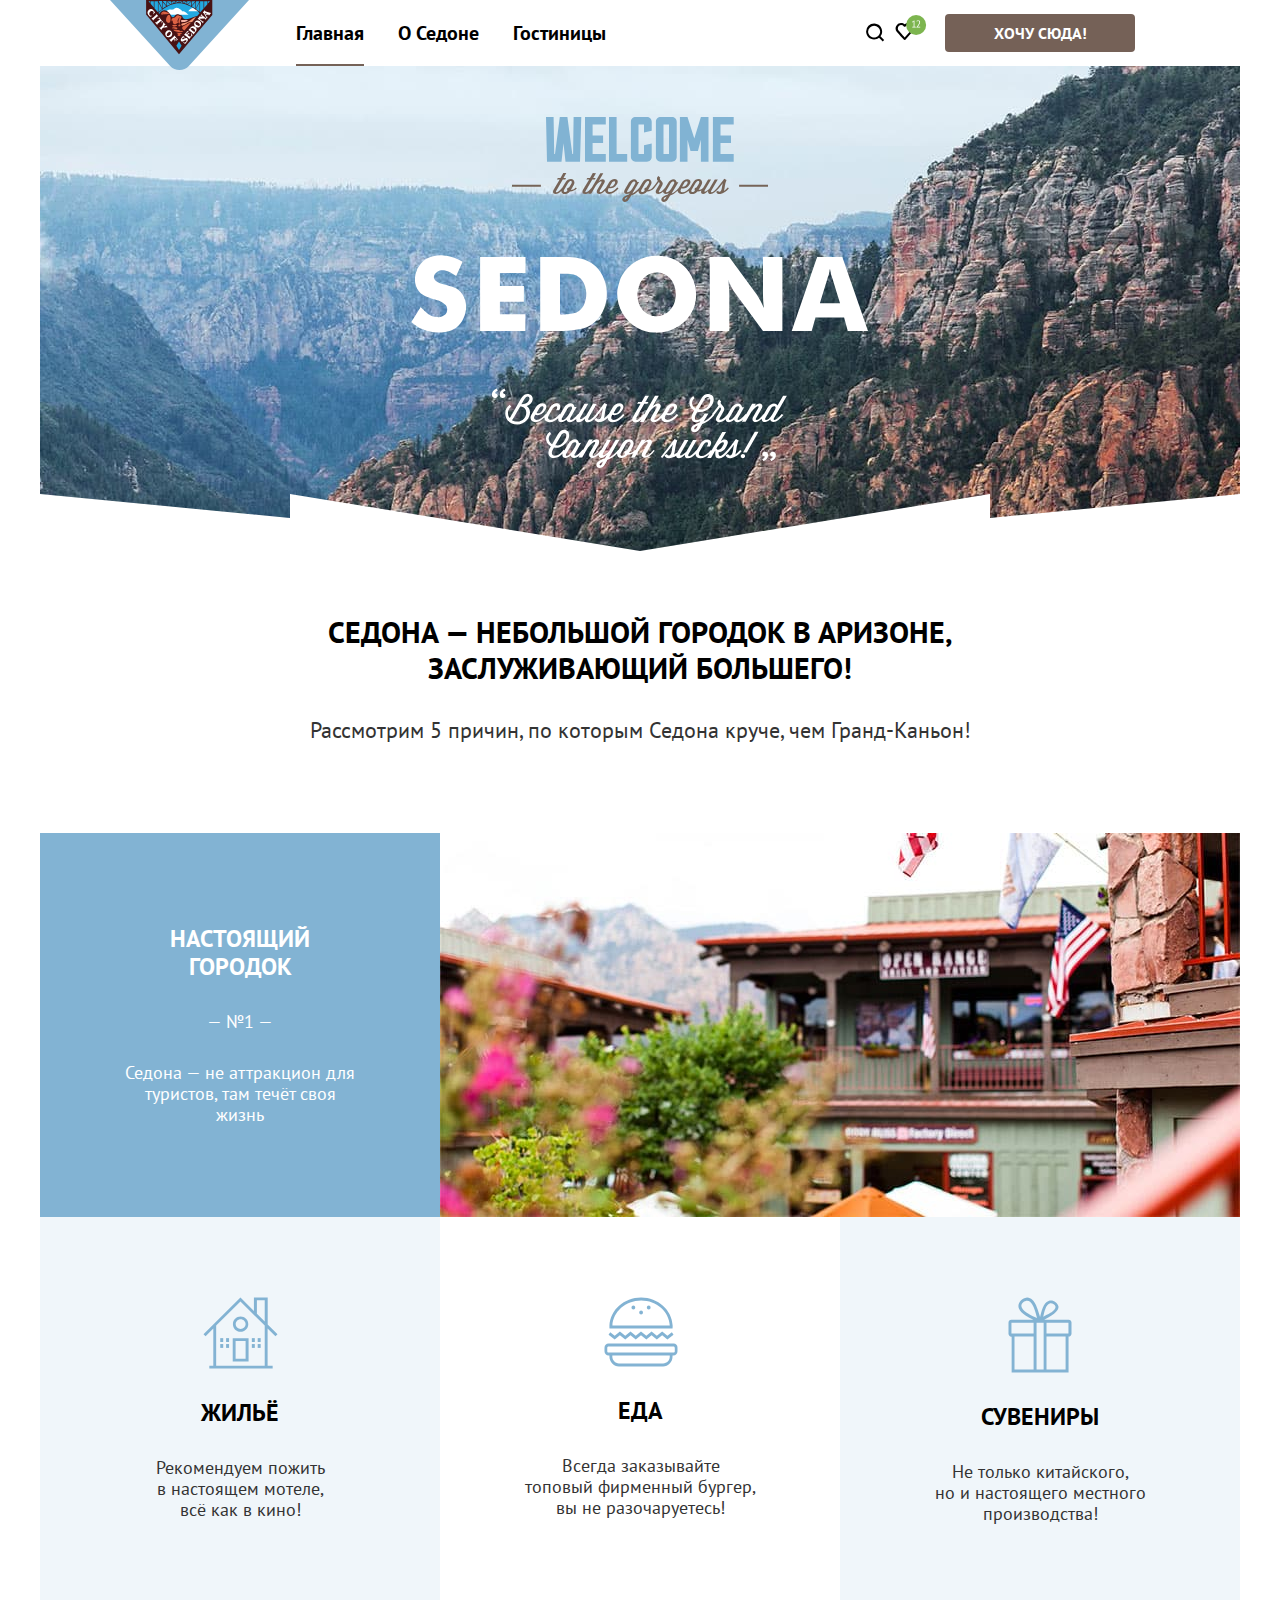
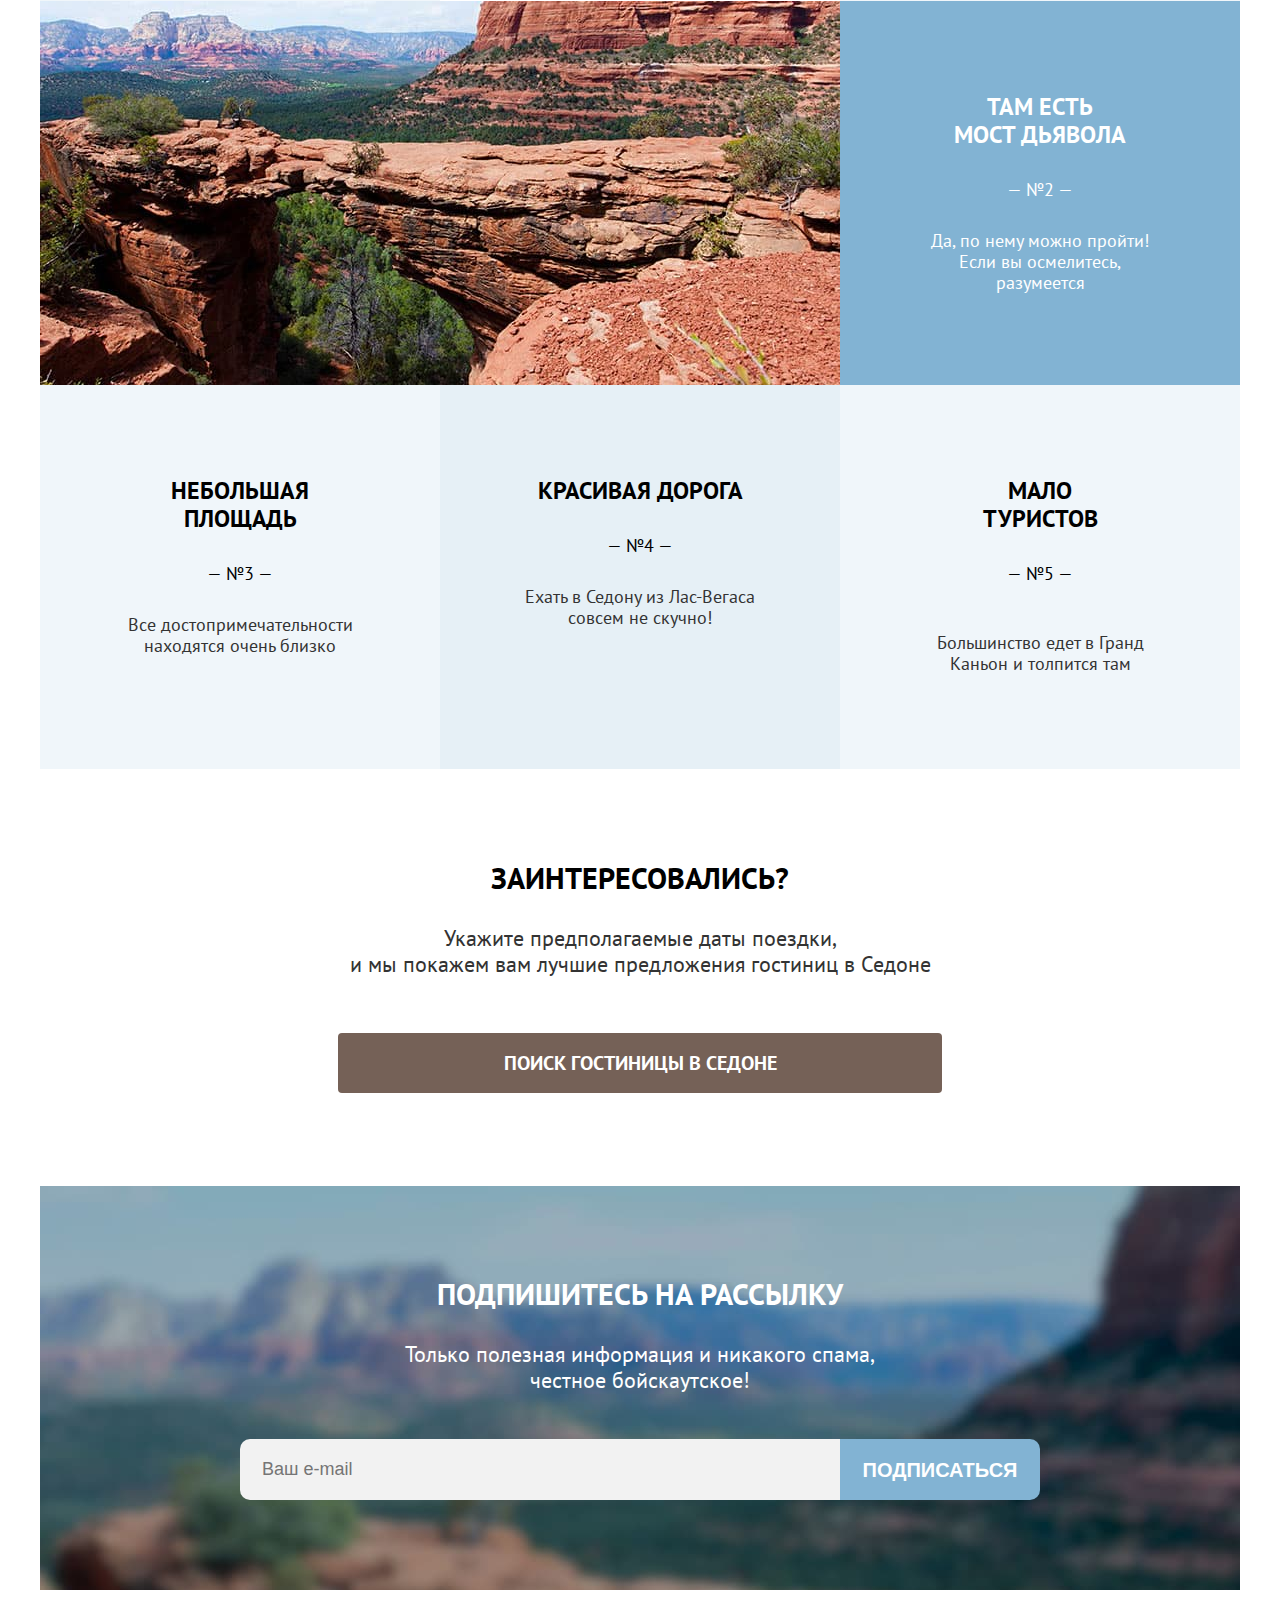
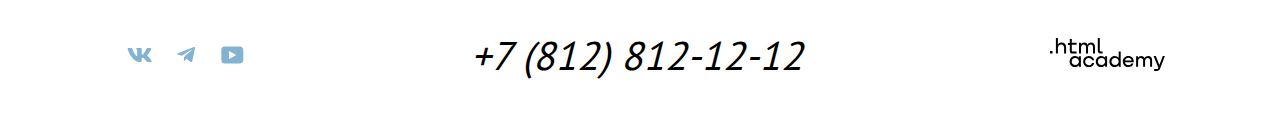
==== commit 86969bbe: ":heavy_check_mark: Сборка #10" ====
--- a/10/index.html
+++ b/10/index.html
@@ -37,7 +37,12 @@
           <div class="navigation-user-left">
             <li class="navigation-item">
               <a class="navigation-link" href="#">
-                <svg class="navigation-icon-search" aria-hidden="true" focusable="false" width="19" height="19" viewBox="0 0 19 19" fill="none" xmlns="http://www.w3.org/2000/svg"><path d="m18.16 17.05-3.71-3.7c1-1.3 1.7-3 1.7-4.9 0-4.4-3.6-8-8.02-8a8.12 8.12 0 0 0-8.02 8.1c0 4.4 3.6 8 8.02 8 1.8 0 3.51-.6 4.91-1.7l3.71 3.7 1.4-1.5Zm-10.03-2.5c-3.3 0-6.02-2.7-6.02-6a6.03 6.03 0 0 1 12.04 0c0 3.3-2.71 6-6.02 6Z" fill="#000"/></svg>
+                <svg class="navigation-icon-search" aria-hidden="true" focusable="false" width="19" height="19"
+                  viewBox="0 0 19 19" fill="none" xmlns="http://www.w3.org/2000/svg">
+                  <path
+                    d="m18.16 17.05-3.71-3.7c1-1.3 1.7-3 1.7-4.9 0-4.4-3.6-8-8.02-8a8.12 8.12 0 0 0-8.02 8.1c0 4.4 3.6 8 8.02 8 1.8 0 3.51-.6 4.91-1.7l3.71 3.7 1.4-1.5Zm-10.03-2.5c-3.3 0-6.02-2.7-6.02-6a6.03 6.03 0 0 1 12.04 0c0 3.3-2.71 6-6.02 6Z"
+                    fill="#000" />
+                </svg>
                 <span class="visually-hidden">
                   Поиск
                 </span>
@@ -45,8 +50,19 @@
             </li>
             <li class="navigation-item">
               <a class="navigation-link" href="#">
-                <svg class="navigation-icon-favorite" aria-hidden="true" focusable="false" width="19" height="17" viewBox="0 0 19 17" fill="none" xmlns="http://www.w3.org/2000/svg"><path d="M9.58 17c-.3 0-.6-.1-.8-.4-5.42-6.1-6.72-7.5-7.03-7.9A5.4 5.4 0 0 1 6.16 0c1.31 0 2.51.5 3.52 1.3a5.47 5.47 0 0 1 9.03 4.1c0 1.3-.5 2.5-1.31 3.4l-7.02 7.9c-.2.2-.4.3-.8.3ZM3.56 7.5c.3.4 3.51 4 6.12 6.9l6.21-7c.5-.5.7-1.2.7-2 0-1.8-1.5-3.3-3.3-3.3-1 0-2 .5-2.71 1.3-.3.3-.6.4-.9.4-.3 0-.6-.2-.8-.4a3.7 3.7 0 0 0-2.71-1.3c-1.8 0-3.31 1.5-3.31 3.3-.1.9.3 1.6.7 2.1-.1 0-.1 0 0 0Z" fill="#000"/></svg>
-                <svg class="navigation-icon-number" aria-hidden="true" focusable="false" width="21" height="20" viewBox="0 0 21 20" fill="none" xmlns="http://www.w3.org/2000/svg"><rect x=".13" width="20" height="20" rx="10" fill="#7DB54F"/><path d="M6.26 11.76h1.4V6.92l.1-.59-.4.47-1.1.79-.38-.51 2.2-1.7h.36v6.38h1.37v.74H6.26v-.74Zm7.83-4.67c0 .35-.06.72-.2 1.09-.12.37-.3.74-.5 1.11-.21.37-.45.74-.7 1.1l-.79 1.01-.49.43v.04l.64-.11h2.18v.74h-3.98v-.29a32.75 32.75 0 0 0 1.17-1.32 15.09 15.09 0 0 0 1.25-1.83c.18-.32.33-.64.43-.95.11-.31.16-.61.16-.89 0-.33-.09-.6-.28-.81-.18-.22-.47-.33-.85-.33-.25 0-.5.05-.74.16-.24.1-.44.22-.62.35l-.33-.57c.24-.2.51-.36.83-.47.32-.11.67-.17 1.03-.17.29 0 .54.04.76.13a1.5 1.5 0 0 1 .91.9c.08.2.12.43.12.68Z" fill="#fff"/></svg>
+                <svg class="navigation-icon-favorite" aria-hidden="true" focusable="false" width="19" height="17"
+                  viewBox="0 0 19 17" fill="none" xmlns="http://www.w3.org/2000/svg">
+                  <path
+                    d="M9.58 17c-.3 0-.6-.1-.8-.4-5.42-6.1-6.72-7.5-7.03-7.9A5.4 5.4 0 0 1 6.16 0c1.31 0 2.51.5 3.52 1.3a5.47 5.47 0 0 1 9.03 4.1c0 1.3-.5 2.5-1.31 3.4l-7.02 7.9c-.2.2-.4.3-.8.3ZM3.56 7.5c.3.4 3.51 4 6.12 6.9l6.21-7c.5-.5.7-1.2.7-2 0-1.8-1.5-3.3-3.3-3.3-1 0-2 .5-2.71 1.3-.3.3-.6.4-.9.4-.3 0-.6-.2-.8-.4a3.7 3.7 0 0 0-2.71-1.3c-1.8 0-3.31 1.5-3.31 3.3-.1.9.3 1.6.7 2.1-.1 0-.1 0 0 0Z"
+                    fill="#000" />
+                </svg>
+                <svg class="navigation-icon-number" aria-hidden="true" focusable="false" width="21" height="20"
+                  viewBox="0 0 21 20" fill="none" xmlns="http://www.w3.org/2000/svg">
+                  <rect x=".13" width="20" height="20" rx="10" fill="#7DB54F" />
+                  <path
+                    d="M6.26 11.76h1.4V6.92l.1-.59-.4.47-1.1.79-.38-.51 2.2-1.7h.36v6.38h1.37v.74H6.26v-.74Zm7.83-4.67c0 .35-.06.72-.2 1.09-.12.37-.3.74-.5 1.11-.21.37-.45.74-.7 1.1l-.79 1.01-.49.43v.04l.64-.11h2.18v.74h-3.98v-.29a32.75 32.75 0 0 0 1.17-1.32 15.09 15.09 0 0 0 1.25-1.83c.18-.32.33-.64.43-.95.11-.31.16-.61.16-.89 0-.33-.09-.6-.28-.81-.18-.22-.47-.33-.85-.33-.25 0-.5.05-.74.16-.24.1-.44.22-.62.35l-.33-.57c.24-.2.51-.36.83-.47.32-.11.67-.17 1.03-.17.29 0 .54.04.76.13a1.5 1.5 0 0 1 .91.9c.08.2.12.43.12.68Z"
+                    fill="#fff" />
+                </svg>
                 <span class="visually-hidden">
                   Избранное
                 </span>
@@ -69,7 +85,10 @@
         <div class="main-welcome-block">
           <section class="main-welcome">
             <img class="img-welcome" src="images/welcome.svg" alt="Приветствие" width="458" height="352">
-            <svg class="welcome-line" aria-hidden="true" focusable="false" width="1200" height="57" viewBox="0 0 1200 57" fill="none" xmlns="http://www.w3.org/2000/svg"><path d="M0 57V0l250 24V0l350 57L950 0v24l250-24v57H0Z" fill="#fff"/></svg>
+            <svg class="welcome-line" aria-hidden="true" focusable="false" width="1200" height="57"
+              viewBox="0 0 1200 57" fill="none" xmlns="http://www.w3.org/2000/svg">
+              <path d="M0 57V0l250 24V0l350 57L950 0v24l250-24v57H0Z" fill="#fff" />
+            </svg>
           </section>
           <section class="main-description-block">
             <p class="main-description">Седона — небольшой городок в Аризоне,<br>заслуживающий большего!</p>
@@ -95,14 +114,16 @@
               <div class="wrapper-housing">
                 <img class="advantages-icon" src="images/housing.svg" alt=" " width="75" height="72">
                 <h3 class="advantages-title-housing">Жильё</h3>
-                <p class="advantages-paragraph-housing">Рекомендуем пожить в&nbsp;настоящем мотеле,<br>всё как в кино!</p>
+                <p class="advantages-paragraph-housing">Рекомендуем пожить в&nbsp;настоящем мотеле,<br>всё как в кино!
+                </p>
               </div>
             </li>
             <li class="advantages-item food">
               <div class="wrapper-food">
                 <img class="advantages-icon" src="images/food.svg" alt=" " width="74" height="70">
                 <h3 class="advantages-title-food">Еда</h3>
-                <p class="advantages-paragraph-food">Всегда заказывайте топовый&nbsp;фирменный&nbsp;бургер,<br>вы не разочаруетесь!
+                <p class="advantages-paragraph-food">Всегда заказывайте топовый&nbsp;фирменный&nbsp;бургер,<br>вы не
+                  разочаруетесь!
                 </p>
               </div>
             </li>
@@ -110,7 +131,8 @@
               <div class="wrapper-souvenirs">
                 <img class="advantages-icon" src="images/souvenirs.svg" alt=" " width="64" height="76">
                 <h3 class="advantages-title-souvenirs">Сувениры</h3>
-                <p class="advantages-paragraph-souvenirs">Не только китайского,<br>но и настоящего местного производства!
+                <p class="advantages-paragraph-souvenirs">Не только китайского,<br>но и настоящего местного
+                  производства!
                 </p>
               </div>
             </li>
@@ -151,10 +173,11 @@
         </section>
         <section class="main-search">
           <h3 class="main-search-title">Заинтересовались?</h3>
-          <p class="main-search-paragraph">Укажите предполагаемые даты поездки,<br>и мы покажем вам лучшие предложения гостиниц в Седоне</p>
-          <button class="main-search-button" type="button">
+          <p class="main-search-paragraph">Укажите предполагаемые даты поездки,<br>и мы покажем вам лучшие предложения
+            гостиниц в Седоне</p>
+          <a class="main-search-button" href="#">
             Поиск гостиницы в Седоне
-          </button>
+          </a>
         </section>
         <section class="main-subscribe">
           <h3 class="main-subscribe-title">Подпишитесь на рассылку</h3>
@@ -177,19 +200,34 @@
           <ul class="footer-social-list">
             <li class="footer-social-item">
               <a class="icon" href="https://vk.com/htmlacademy">
-                <svg class="footer-icon-vk" aria-hidden="true" focusable="false" width="25" height="14" viewBox="0 0 25 14" fill="none" xmlns="http://www.w3.org/2000/svg"><path fill-rule="evenodd" clip-rule="evenodd" d="M24.12.95c.16-.55 0-.95-.8-.95H20.7c-.67 0-.98.35-1.15.73 0 0-1.33 3.2-3.22 5.27-.61.6-.9.8-1.23.8-.16 0-.41-.2-.41-.74V.95c0-.66-.19-.95-.74-.95H9.82c-.42 0-.67.3-.67.6 0 .61.95.76 1.04 2.5v3.8c0 .84-.15.99-.48.99-.9 0-3.06-3.21-4.34-6.89-.25-.71-.5-1-1.18-1H1.57c-.75 0-.9.35-.9.73 0 .68.89 4.07 4.14 8.55 2.17 3.06 5.23 4.72 8 4.72 1.68 0 1.88-.37 1.88-1v-2.32c0-.73.16-.88.7-.88.38 0 1.05.2 2.6 1.67 1.79 1.75 2.08 2.53 3.08 2.53h2.63c.75 0 1.12-.37.9-1.1-.23-.72-1.08-1.77-2.2-3.02-.62-.7-1.54-1.47-1.82-1.86-.39-.49-.28-.7 0-1.14 0 0 3.2-4.43 3.54-5.93Z" fill="#83B3D3"/></svg>
+                <svg class="footer-icon-vk" aria-hidden="true" focusable="false" width="25" height="14"
+                  viewBox="0 0 25 14" fill="none" xmlns="http://www.w3.org/2000/svg">
+                  <path class="footer-icon-vk" fill-rule="evenodd" clip-rule="evenodd"
+                    d="M24.12.95c.16-.55 0-.95-.8-.95H20.7c-.67 0-.98.35-1.15.73 0 0-1.33 3.2-3.22 5.27-.61.6-.9.8-1.23.8-.16 0-.41-.2-.41-.74V.95c0-.66-.19-.95-.74-.95H9.82c-.42 0-.67.3-.67.6 0 .61.95.76 1.04 2.5v3.8c0 .84-.15.99-.48.99-.9 0-3.06-3.21-4.34-6.89-.25-.71-.5-1-1.18-1H1.57c-.75 0-.9.35-.9.73 0 .68.89 4.07 4.14 8.55 2.17 3.06 5.23 4.72 8 4.72 1.68 0 1.88-.37 1.88-1v-2.32c0-.73.16-.88.7-.88.38 0 1.05.2 2.6 1.67 1.79 1.75 2.08 2.53 3.08 2.53h2.63c.75 0 1.12-.37.9-1.1-.23-.72-1.08-1.77-2.2-3.02-.62-.7-1.54-1.47-1.82-1.86-.39-.49-.28-.7 0-1.14 0 0 3.2-4.43 3.54-5.93Z"
+                    fill="#83B3D3" />
+                </svg>
                 <span class="visually-hidden">ВКонтакте</span>
               </a>
             </li>
             <li class="footer-social-item">
               <a class="icon" href="https://t.me/htmlacademy">
-                <svg class="footer-icon-telegram" aria-hidden="true" focusable="false" width="18" height="16" viewBox="0 0 18 16" fill="none" xmlns="http://www.w3.org/2000/svg"><path d="M16.79.1.84 6.25c-1.09.43-1.08 1.04-.2 1.31l4.1 1.28 9.47-5.98c.44-.27.85-.12.52.18L7.05 9.96l-.28 4.22c.41 0 .6-.19.83-.41l1.99-1.93 4.13 3.05c.77.42 1.31.2 1.5-.7l2.72-12.8c.28-1.12-.43-1.62-1.16-1.3Z" fill="#83B3D3"/></svg>
+                <svg class="footer-icon-telegram" aria-hidden="true" focusable="false" width="18" height="16"
+                  viewBox="0 0 18 16" fill="none" xmlns="http://www.w3.org/2000/svg">
+                  <path class="footer-icon-telegram"
+                    d="M16.79.1.84 6.25c-1.09.43-1.08 1.04-.2 1.31l4.1 1.28 9.47-5.98c.44-.27.85-.12.52.18L7.05 9.96l-.28 4.22c.41 0 .6-.19.83-.41l1.99-1.93 4.13 3.05c.77.42 1.31.2 1.5-.7l2.72-12.8c.28-1.12-.43-1.62-1.16-1.3Z"
+                    fill="#83B3D3" />
+                </svg>
                 <span class="visually-hidden">Telegram</span>
               </a>
             </li>
             <li class="footer-social-item">
               <a class="icon" href="https://www.youtube.com/user/htmlacademy.ru">
-                <svg class="footer-icon-youtube" aria-hidden="true" focusable="false" width="23" height="18" viewBox="0 0 23 18" fill="none" xmlns="http://www.w3.org/2000/svg"><path d="M18.94.5H3.51C1.65.5.33 2.1.33 3.9V14c0 1.9 1.32 3.5 3.18 3.5h15.65c1.64 0 3.17-1.6 3.17-3.4V3.9C22.11 2.1 20.8.5 18.94.5ZM7.99 13.04V4.96L15.33 9l-7.34 4.04Z" fill="#83B3D3"/></svg>
+                <svg class="footer-icon-youtube" aria-hidden="true" focusable="false" width="23" height="18"
+                  viewBox="0 0 23 18" fill="none" xmlns="http://www.w3.org/2000/svg">
+                  <path class="footer-icon-youtube"
+                    d="M18.94.5H3.51C1.65.5.33 2.1.33 3.9V14c0 1.9 1.32 3.5 3.18 3.5h15.65c1.64 0 3.17-1.6 3.17-3.4V3.9C22.11 2.1 20.8.5 18.94.5ZM7.99 13.04V4.96L15.33 9l-7.34 4.04Z"
+                    fill="#83B3D3" />
+                </svg>
                 <span class="visually-hidden">Youtube</span>
               </a>
             </li>
@@ -200,12 +238,119 @@
         </address>
         <section class="footer-develope-site">
           <a class="developer-site" href="https://htmlacademy.ru/">
-            <svg class="developer-site-logo" width="115" height="33" viewBox="0 0 115 33" fill="none" xmlns="http://www.w3.org/2000/svg"><path d="M0 12.9v2.6h2.5v-2.6H0ZM11.6 4.5c-1.6 0-2.8.7-3.6 1.7h-.1V0h-2v15.5h2v-5.3c0-2.1 1.3-3.6 3.3-3.6 1.8 0 2.9 1.4 2.9 3.2v5.7h2V9.4c.1-3-1.8-4.9-4.5-4.9ZM26.6 4.8h-4.8V1.1h-2v3.8h-1.9v2h1.9v6c0 1.7 1 2.7 2.7 2.7h4.1v-2h-3.7c-.7 0-1.1-.4-1.1-1.1V6.8h4.8v-2ZM41.1 4.6c-1.6 0-2.9.8-3.5 2.1h-.1c-.6-1.2-1.8-2.1-3.4-2.1-1.4 0-2.5.8-3.1 1.8h-.1V4.8H29v10.6h2V10c0-2 1-3.5 2.6-3.5 1.5 0 2.4 1 2.4 2.6v6.3h2V9.8c0-2.4 1.4-3.3 2.6-3.3 1.5 0 2.4 1 2.4 2.6v6.3h2V8.9c.1-2.5-1.4-4.3-3.9-4.3ZM47.8 12.7c0 1.7 1 2.7 2.8 2.7h2v-2h-1.7c-.7 0-1.1-.4-1.1-1.1V0h-2v12.7ZM28.9 19.7c-.9-1.1-2.2-1.8-3.9-1.8-3.1 0-5.4 2.3-5.4 5.6s2.3 5.6 5.4 5.6c1.8 0 3-.8 3.8-1.9h.1v1.6h2V18.2h-2v1.5Zm-3.6 7.4c-2.2 0-3.6-1.6-3.6-3.6s1.4-3.6 3.6-3.6 3.6 1.6 3.6 3.6c0 1.9-1.4 3.6-3.6 3.6ZM44.2 22c-.5-2.4-2.6-4.1-5.4-4.1a5.4 5.4 0 0 0-5.6 5.6c0 3.1 2.2 5.6 5.6 5.6 2.8 0 4.9-1.8 5.4-4.2h-2.1a3.4 3.4 0 0 1-3.3 2.3c-2.2 0-3.6-1.6-3.6-3.6s1.4-3.6 3.6-3.6c1.6 0 2.8 1 3.3 2.2h2.1V22ZM55.1 19.7c-.9-1.1-2.2-1.8-3.9-1.8-3.1 0-5.4 2.3-5.4 5.6s2.3 5.6 5.4 5.6c1.8 0 3-.8 3.8-1.9h.1v1.6h2V18.2h-2v1.5Zm-3.6 7.4c-2.2 0-3.6-1.6-3.6-3.6s1.4-3.6 3.6-3.6 3.6 1.6 3.6 3.6c0 1.9-1.5 3.6-3.6 3.6ZM68.7 19.8c-.9-1.1-2.2-1.9-3.9-1.9-3.1 0-5.4 2.3-5.4 5.6s2.2 5.6 5.4 5.6c1.7 0 3-.8 3.8-1.8h.1v1.5h2V13.4h-2v6.4Zm-3.6 7.3c-2.2 0-3.6-1.6-3.6-3.6s1.4-3.6 3.6-3.6 3.6 1.6 3.6 3.6c-.1 2-1.5 3.6-3.6 3.6ZM78.3 17.9c-3.3 0-5.5 2.5-5.5 5.6 0 3 2.1 5.6 5.5 5.6 2.5 0 4.5-1.3 5.2-3.6h-2.1c-.5 1-1.6 1.6-3 1.6-1.9 0-3.3-1.3-3.4-2.9h8.8c.2-3.6-2-6.3-5.5-6.3Zm0 1.9c1.7 0 3 1 3.3 2.6h-6.5c.3-1.5 1.5-2.6 3.2-2.6ZM98.2 17.9c-1.6 0-2.9.8-3.6 2h-.1c-.6-1.2-1.8-2-3.4-2-1.4 0-2.5.7-3.1 1.8v-1.5h-1.9v10.6h2v-5.4c0-2 1-3.4 2.6-3.5 1.5 0 2.4 1 2.4 2.6v6.3h2v-5.6c0-2.4 1.4-3.3 2.6-3.3 1.5 0 2.4 1 2.4 2.6v6.3h2v-6.5c.1-2.6-1.4-4.4-3.9-4.4ZM109.4 27l-3.6-8.9h-2.2l4.8 11.6c-.3.9-.7 1.2-1.7 1.2h-2.5v2h2.5c1.8 0 2.8-.8 3.5-2.6l4.7-12.2h-2.1l-3.4 8.9Z" fill="#000"/></svg>
+            <svg class="developer-site-logo" aria-hidden="true" focusable="false" width="115" height="33"
+              viewBox="0 0 115 33" fill="none" xmlns="http://www.w3.org/2000/svg">
+              <path class="developer-site-logo"
+                d="M0 12.9v2.6h2.5v-2.6H0ZM11.6 4.5c-1.6 0-2.8.7-3.6 1.7h-.1V0h-2v15.5h2v-5.3c0-2.1 1.3-3.6 3.3-3.6 1.8 0 2.9 1.4 2.9 3.2v5.7h2V9.4c.1-3-1.8-4.9-4.5-4.9ZM26.6 4.8h-4.8V1.1h-2v3.8h-1.9v2h1.9v6c0 1.7 1 2.7 2.7 2.7h4.1v-2h-3.7c-.7 0-1.1-.4-1.1-1.1V6.8h4.8v-2ZM41.1 4.6c-1.6 0-2.9.8-3.5 2.1h-.1c-.6-1.2-1.8-2.1-3.4-2.1-1.4 0-2.5.8-3.1 1.8h-.1V4.8H29v10.6h2V10c0-2 1-3.5 2.6-3.5 1.5 0 2.4 1 2.4 2.6v6.3h2V9.8c0-2.4 1.4-3.3 2.6-3.3 1.5 0 2.4 1 2.4 2.6v6.3h2V8.9c.1-2.5-1.4-4.3-3.9-4.3ZM47.8 12.7c0 1.7 1 2.7 2.8 2.7h2v-2h-1.7c-.7 0-1.1-.4-1.1-1.1V0h-2v12.7ZM28.9 19.7c-.9-1.1-2.2-1.8-3.9-1.8-3.1 0-5.4 2.3-5.4 5.6s2.3 5.6 5.4 5.6c1.8 0 3-.8 3.8-1.9h.1v1.6h2V18.2h-2v1.5Zm-3.6 7.4c-2.2 0-3.6-1.6-3.6-3.6s1.4-3.6 3.6-3.6 3.6 1.6 3.6 3.6c0 1.9-1.4 3.6-3.6 3.6ZM44.2 22c-.5-2.4-2.6-4.1-5.4-4.1a5.4 5.4 0 0 0-5.6 5.6c0 3.1 2.2 5.6 5.6 5.6 2.8 0 4.9-1.8 5.4-4.2h-2.1a3.4 3.4 0 0 1-3.3 2.3c-2.2 0-3.6-1.6-3.6-3.6s1.4-3.6 3.6-3.6c1.6 0 2.8 1 3.3 2.2h2.1V22ZM55.1 19.7c-.9-1.1-2.2-1.8-3.9-1.8-3.1 0-5.4 2.3-5.4 5.6s2.3 5.6 5.4 5.6c1.8 0 3-.8 3.8-1.9h.1v1.6h2V18.2h-2v1.5Zm-3.6 7.4c-2.2 0-3.6-1.6-3.6-3.6s1.4-3.6 3.6-3.6 3.6 1.6 3.6 3.6c0 1.9-1.5 3.6-3.6 3.6ZM68.7 19.8c-.9-1.1-2.2-1.9-3.9-1.9-3.1 0-5.4 2.3-5.4 5.6s2.2 5.6 5.4 5.6c1.7 0 3-.8 3.8-1.8h.1v1.5h2V13.4h-2v6.4Zm-3.6 7.3c-2.2 0-3.6-1.6-3.6-3.6s1.4-3.6 3.6-3.6 3.6 1.6 3.6 3.6c-.1 2-1.5 3.6-3.6 3.6ZM78.3 17.9c-3.3 0-5.5 2.5-5.5 5.6 0 3 2.1 5.6 5.5 5.6 2.5 0 4.5-1.3 5.2-3.6h-2.1c-.5 1-1.6 1.6-3 1.6-1.9 0-3.3-1.3-3.4-2.9h8.8c.2-3.6-2-6.3-5.5-6.3Zm0 1.9c1.7 0 3 1 3.3 2.6h-6.5c.3-1.5 1.5-2.6 3.2-2.6ZM98.2 17.9c-1.6 0-2.9.8-3.6 2h-.1c-.6-1.2-1.8-2-3.4-2-1.4 0-2.5.7-3.1 1.8v-1.5h-1.9v10.6h2v-5.4c0-2 1-3.4 2.6-3.5 1.5 0 2.4 1 2.4 2.6v6.3h2v-5.6c0-2.4 1.4-3.3 2.6-3.3 1.5 0 2.4 1 2.4 2.6v6.3h2v-6.5c.1-2.6-1.4-4.4-3.9-4.4ZM109.4 27l-3.6-8.9h-2.2l4.8 11.6c-.3.9-.7 1.2-1.7 1.2h-2.5v2h2.5c1.8 0 2.8-.8 3.5-2.6l4.7-12.2h-2.1l-3.4 8.9Z"
+                fill="#000" />
+            </svg>
             <span class="visually-hidden">HTML Academy</span>
           </a>
         </section>
       </div>
     </footer>
+    <div class="modal-container modal-container-close">
+      <div class="modal modal-auth">
+        <div class="modal-head">
+          <h2 class="modal-title">Поиск гостиницы в Седоне</h2>
+          <button class="modal-close-button" type="submit">
+            <svg class="close" aria-hidden="true" focusable="false" width="13" height="13" viewBox="0 0 13 13"
+              fill="none" xmlns="http://www.w3.org/2000/svg">
+              <path class="close"
+                d="M13 1.2 11.8 0 6.5 5.3 1.2 0 0 1.2l5.3 5.3L0 11.8 1.2 13l5.3-5.3 5.3 5.3 1.2-1.2-5.3-5.3L13 1.2Z"
+                fill="#000" />
+            </svg>
+            <span class="visually-hidden">Закрыть</span>
+          </button>
+        </div>
+        <form class="auth-form" action="https://echo.htmlacademy.ru/" method="post">
+          <p class="field-group">
+            <label class="auth-title arrival-date" for="auth-arrival-date">Дата заезда:</label>
+            <input class="auth-form-field field" type="text" id="auth-arrival-date" name="auth-arrival-date"
+              placeholder="Укажите дату">
+            <button class="date-button" type="button">
+              <span class="visually-hidden">Календарь</span>
+            </button>
+          </p>
+          <p class="date-text">Мы не можем отправить вас в прошлое.</p>
+          <p class="field-group">
+            <label class="auth-title date-of-departure" for="auth-date-of-departure">Дата выезда:</label>
+            <input class="auth-form-field field" type="text" id="auth-date-of-departure" name="auth-date-of-departure"
+              placeholder="Укажите дату">
+            <button class="date-button" type="button">
+              <span class="visually-hidden">Календарь</span>
+            </button>
+          </p>
+          <p class="date-text date-of-departure-text">На эти даты есть свободные номера. Пока есть.</p>
+          <div class="people">
+            <p class="field-group-people">
+              <label class="auth-title-people adults" for="auth-adults">Взрослые:</label>
+              <button class="people-button-minus" type="button">
+                <svg class="modal-minus" width="13" height="1" viewBox="0 0 13 1" fill="none"
+                  xmlns="http://www.w3.org/2000/svg">
+                  <path class="modal-minus" opacity=".3" d="M0 0v1h13V0H0Z" fill="#000" />
+                </svg>
+                <span class="visually-hidden">Минус</span>
+              </button>
+              <input class="auth-form-field-people field" type="number" id="auth-adults" name="auth-adults"
+                placeholder="0">
+              <button class="people-button-plus" type="button">
+                <svg class="modal-plus" width="13" height="13" viewBox="0 0 13 13" fill="none"
+                  xmlns="http://www.w3.org/2000/svg">
+                  <path d="M13 6H7V0H6v6H0v1h6v6h1V7h6V6Z" fill="#000" opacity=".3" />
+                </svg>
+                <span class="visually-hidden">Плюс</span>
+              </button>
+            </p>
+            <p class="field-group-people">
+              <span class="auth-title-people form-label-icon children">
+                <label class="auth-title-people children" for="auth-children">Дети:</label>
+                <span class="tooltip">
+                  <button class="tooltip-toggle" type="button" aria-labelledby="tooltip-label">
+                    <svg class="tooltip-icon" width="1" height="9" viewBox="0 0 1 9" fill="none"
+                      xmlns="http://www.w3.org/2000/svg">
+                      <g clip-path="url(#a)" fill="#fff">
+                        <path d="M0 9h1V3H0v6ZM1 0H0v1h1V0Z" />
+                      </g>
+                      <defs>
+                        <clipPath id="a">
+                          <path fill="#fff" d="M0 0h1v9H0z" />
+                        </clipPath>
+                      </defs>
+                    </svg>
+                  </button>
+                  <svg class="tooltip-decoration" width="19" height="9" viewBox="0 0 19 9" fill="none"
+                    xmlns="http://www.w3.org/2000/svg">
+                    <path d="M9.5 0 19 9H0l9.5-9Z" fill="#333" />
+                  </svg>
+                  <span class="tooltip-text" role="tooltip" id="tooltip-label">
+                    Укажите количество детей, которые будут с вами, возраст которых от 6 до 18 лет. Дети до 6 лет
+                    размещаются бесплатно.
+                  </span>
+                </span>
+              </span>
+              <button class="people-button-minus" type="button">
+                <svg class="modal-minus" width="13" height="1" viewBox="0 0 13 1" fill="none"
+                  xmlns="http://www.w3.org/2000/svg">
+                  <path class="modal-minus" opacity=".3" d="M0 0v1h13V0H0Z" fill="#000" />
+                </svg>
+                <span class="visually-hidden">Минус</span>
+              </button>
+              <input class="auth-form-field-people field" type="number" id="auth-children" name="auth-children"
+                placeholder="0">
+              <button class="people-button-plus" type="button">
+                <svg class="modal-plus" width="13" height="13" viewBox="0 0 13 13" fill="none"
+                  xmlns="http://www.w3.org/2000/svg">
+                  <path d="M13 6H7V0H6v6H0v1h6v6h1V7h6V6Z" fill="#000" opacity=".3" />
+                </svg>
+                <span class="visually-hidden">Плюс</span>
+              </button>
+            </p>
+          </div>
+          <a class="auth-form-button" href="#">Найти</a>
+        </form>
+      </div>
+    </div>
   </body>
 
 </html>
--- a/10/styles/styles.css
+++ b/10/styles/styles.css
@@ -112,8 +112,18 @@
     padding-right: 17px;
 }
 
-.navigation-link-current {
-    border-bottom: 2px solid #756257;
+.navigation-item {
+    position: relative;
+}
+
+.navigation-link-current::before {
+    position: absolute;
+    right: 17px;
+    bottom: 0;
+    left: 17px;
+    height: 2px;
+    background-color: #756257;
+    content: "";
 }
 
 .first-link {
@@ -318,6 +328,7 @@
     margin-bottom: 93px;
     padding: 12px 15px;
     cursor: pointer;
+    text-decoration: none;
 }
 
 .main-search-button:hover {
@@ -845,16 +856,16 @@
     margin-bottom: 38px;
 }
 
-.developer-site:hover {
-    color: #756157;
-}
-
-.developer-site:focus {
-    color: #756157;
-}
-
-.developer-site:active {
-    color: rgba(117, 97, 87, 0.3);
+.developer-site-logo:hover {
+    fill: #756157;
+}
+
+.developer-site-logo:focus {
+    fill: #756157;
+}
+
+.developer-site-logo:active {
+    fill: rgba(117, 97, 87, 0.3);
 }
 
 .footer-icon-vk {
@@ -864,15 +875,15 @@
 }
 
 .footer-icon-vk:hover {
-    color: #68A2CA;
+    fill: #68A2CA;
 }
 
 .footer-icon-vk:focus {
-    color: #68A2CA;
+    fill: #68A2CA;
 }
 
 .footer-icon-vk:active {
-    color: rgba(104, 162, 202, 0.3);
+    fill: rgba(104, 162, 202, 0.3);
 }
 
 .footer-icon-telegram {
@@ -886,11 +897,11 @@
 }
 
 .footer-icon-telegram:focus {
-    color: #68A2CA;
+    fill: #68A2CA;
 }
 
 .footer-icon-telegram:active {
-    color: rgba(104, 162, 202, 0.3);
+    fill: rgba(104, 162, 202, 0.3);
 }
 
 .footer-icon-youtube {
@@ -900,15 +911,413 @@
 }
 
 .footer-icon-youtube:hover {
-    color: #68A2CA;
+    fill: #68A2CA;
 }
 
 .footer-icon-youtube:focus {
-    color: #68A2CA;
+    fill: #68A2CA;
 }
 
 .footer-icon-youtube:active {
-    color: rgba(104, 162, 202, 0.3);
+    fill: rgba(104, 162, 202, 0.3);
+}
+
+.modal-container {
+    position: fixed;
+    top: 0;
+    left: 0;
+    display: flex;
+    width: 100%;
+    height: 100%;
+    background-color: rgba(242, 242, 242, 0.8);
+    z-index: 3;
+}
+
+.modal-container-close {
+    display: none;
+}
+
+.modal {
+    position: relative;
+    margin: auto;
+    padding: 70px;
+    background-color: #FFFFFF;
+}
+
+.modal-auth {
+    width: 715px;
+    box-shadow: 0 25px 50px rgba(0, 0, 0, 0.15);
+    border-radius: 30px;
+}
+
+.modal-head {
+    display: flex;
+    flex-direction: row;
+    flex-wrap: wrap;
+    padding: 0;
+    margin: 0;
+    margin-bottom: 54px;
+}
+
+.auth-form {
+    display: flex;
+    flex-direction: column;
+    flex-wrap: wrap;
+    padding: 0;
+    margin: 0;
+}
+
+.field-group {
+    display: block;
+    margin: 0;
+    padding: 0;
+    margin-bottom: 10px;
+}
+
+.modal-title {
+    font-weight: 700;
+    font-size: 30px;
+    line-height: 36px;
+    text-transform: uppercase;
+    color: #000000;
+    padding-right: 111px;
+}
+
+.modal-close-button {
+    position: relative;
+    background-color: #F2F2F2;
+    width: 53px;
+    height: 53px;
+    border: 0;
+    border-radius: 50%;
+    align-self: center;
+    cursor: pointer;
+    margin-left: auto;
+}
+
+.modal-close-button:hover {
+    background-color: #E6E6E6;;
+}
+
+.modal-close-button:focus {
+    background-color: #E6E6E6;
+    outline: 3px solid #83B3D3;
+}
+
+.modal-close-button:active .close {
+    background-color: #E6E6E6;
+    opacity: 0.3;
+    outline: 0;
+}
+
+.close {
+    position: absolute;
+    left: 20px;
+    top: 20px;
+}
+
+.auth-title {
+    font-weight: 700;
+    font-size: 20px;
+    line-height: 26px;
+    align-items: center;
+    text-transform: capitalize;
+    color: #000000;
+    padding-right: 40px;
+}
+
+.auth-title-people {
+    font-weight: 700;
+    font-size: 20px;
+    line-height: 26px;
+    align-items: center;
+    text-transform: capitalize;
+    color: #000000;
+}
+
+.auth-form-field {
+    width: 420px;
+    height: 50px;
+    background-color: #F2F2F2;
+    border: 0;
+    border-radius: 4px;
+}
+
+.field-group input[placeholder] {
+    font-weight: 700;
+    font-size: 18px;
+    line-height: 40px;
+    color: #000000;
+    opacity: 0.6;
+    padding-left: 19px;
+    padding-right: 17px;
+}
+
+.field-group input:hover {
+    background-color: #E6E6E6;
+}
+
+.field-group input:focus {
+    background-color: #E6E6E6;
+    outline: 3px solid #83B3D3;
+}
+
+.field-group input:active {
+    background-color: #ffffff;
+    outline: 2px solid #000000;
+}
+
+.people {
+    display: flex;
+    flex-direction: row;
+    flex-wrap: wrap;
+}
+
+.field-group-people {
+    margin: 0;
+    padding: 0;
+    position: relative;
+}
+
+.adults {
+    padding-right: 60px;
+}
+
+.children {
+    padding-right: 40px;
+}
+
+.auth-form-field-people {
+    width: 133px;
+    height: 50px;
+    background: #F2F2F2;
+    border: 0;
+    border-radius: 4px;
+}
+
+.auth-form-field-people::-webkit-outer-spin-button,
+.auth-form-field-people::-webkit-inner-spin-button {
+  appearance: none;
+  margin: 0;
+}
+
+.field-group-people input[placeholder] {
+    font-weight: 700;
+    font-size: 18px;
+    line-height: 40px;
+    color: #000000;
+    opacity: 0.6;
+    text-align: center;
+}
+
+.field-group-people:not(:last-child) {
+    margin-right: 56px;
+}
+
+.people-button-minus {
+    position: absolute;
+    width: 40px;
+    height: 50px;
+    border: 0;
+    border-radius: 4px;
+    z-index: 5;
+    background-color: transparent;
+    cursor: pointer;
+}
+
+.people-button-plus {
+    position: absolute;
+    width: 40px;
+    height: 50px;
+    right: 0;
+    border: 0;
+    border-radius: 4px;
+    z-index: 5;
+    background-color: transparent;
+    cursor: pointer;
+}
+
+.modal-minus {
+    padding-bottom: 4px;
+}
+
+.people-button-minus:hover .modal-minus {
+    fill: #000000;
+    opacity: 1;
+}
+
+.people-button-minus:focus .modal-minus {
+    fill: #000000;
+    opacity: 1;
+    outline: 3px solid #83B3D3;
+    border-radius: 4px;
+    padding: 12px 6px;
+}
+
+.people-button-minus:active .modal-minus {
+    outline: 0;
+    padding: 0;
+    opacity: 0.3;
+}
+
+.people-button-plus:hover .modal-plus {
+    fill: #000000;
+    opacity: 1;
+}
+
+.people-button-plus:focus .modal-plus {
+    fill: #000000;
+    opacity: 1;
+    outline: 3px solid #83B3D3;
+    border-radius: 4px;
+    padding: 12px 6px;
+}
+
+.people-button-plus:active .modal-plus {
+    outline: 0;
+    padding: 0;
+    opacity: 0.3;
+}
+
+.auth-form-button {
+    font-weight: 700;
+    font-size: 20px;
+    line-height: 36px;
+    align-items: center;
+    text-align: center;
+    text-transform: uppercase;
+    color: #FFFFFF;
+    text-decoration: none;
+    background-color: #83B3D3;
+    border: 0;
+    border-radius: 10px;
+    margin-top: 40px;
+    padding-top: 12px;
+    min-width: 575px;
+    min-height: 48px;
+}
+
+.auth-form-button:hover {
+    background-color: #68A2CA;;
+}
+
+.auth-form-button:focus {
+    background-color: #68A2CA;
+    outline: 3px solid #756257;
+}
+
+.auth-form-button:active {
+    background-color: #68A2CA;
+    color: #FFFFFF;
+    opacity: 0.3;
+    outline: 0;
+}
+
+.date-of-departure {
+    padding-right: 32px;
+}
+
+.tooltip {
+    position: absolute;
+    z-index: 4;
+    margin-top: 14px;
+    width: 256px;
+    height: 16px;
+}
+
+.tooltip-toggle {
+    position: absolute;
+    left: -40px;
+    top: -3px;
+    border: none;
+    background-color: #83B3D3;
+    width: 25px;
+    height: 25px;
+    border-radius: 50%;
+    padding: 0;
+    margin: 0;
+}
+
+.tooltip-icon {
+    width: 1px;
+    height: 9px;
+}
+
+.tooltip-toggle:hover {
+    background-color: #68A2CA;
+}
+
+.tooltip-text {
+    position: absolute;
+    background-color: #333333;
+    box-shadow: 0 15px 30px rgba(0, 0, 0, 0.3);
+    border: 0;
+    border-radius: 10px;
+    color: #ffffff;
+    font-weight: 400;
+    font-size: 16px;
+    line-height: 20px;
+    align-items: center;
+    text-transform: none;
+    padding: 15px 18px;
+    width: 256px;
+    left: -168px;
+    top: 37px;
+    z-index: 4;
+    display: none;
+}
+
+.tooltip-decoration {
+    position: absolute;
+    z-index: 4;
+    top: 28px;
+    left: -35px;
+    display: none;
+}
+
+.tooltip-toggle:hover ~ .tooltip-text,
+.tooltip-toggle:focus ~ .tooltip-text {
+  display: block;
+}
+
+.tooltip-toggle:hover ~ .tooltip-decoration,
+.tooltip-toggle:focus ~ .tooltip-decoration {
+  display: block;
+}
+
+.date-text {
+    padding: 0;
+    margin: 0;
+    font-weight: 400;
+    font-size: 16px;
+    line-height: 21px;
+    color: #FF5757;
+    padding-left: 172px;
+    width: 420px;
+    padding-bottom: 10px;
+}
+
+.date-of-departure-text {
+    color: #333333;
+}
+
+.date-button {
+    position: absolute;
+    width: 50px;
+    height: 50px;
+    right: 157px;
+    border: 0;
+    border-radius: 4px;
+    background-color: transparent;
+    background-image: url(../images/calendar.svg);
+    background-repeat: no-repeat;
+    background-position: center;
+    opacity: 0.3;
+}
+
+.form-label-icon {
+    position: relative;
+    padding-right: 25px;
 }
 
 .main-catalog {
@@ -981,12 +1390,23 @@
 .catalog-pagination {
     display: flex;
     flex-wrap: wrap;
+    position: relative;
     width: 1056px;
     padding: 0;
     margin: 0 auto;
     margin-right: 71px;
     margin-bottom: 25px;
     margin-left: 73px;
+}
+
+.catalog-pagination::before {
+    position: absolute;
+    right: 0;
+    bottom: 100px;
+    left: 0;
+    height: 1px;
+    background-color: #E6E6E6;
+    content: "";
 }
 
 .catalog-subscribe-wrapper {
@@ -1081,6 +1501,22 @@
     cursor: pointer;
 }
 
+.catalog-sorting-select:hover {
+    border: 2px solid #68A2CA;
+}
+
+.catalog-sorting-select:focus {
+    border: 2px solid #68A2CA;
+}
+
+.catalog-sorting-select:active {
+    border: 2px solid #3F5E72;
+}
+
+.catalog-sorting-select:disabled {
+    border: 2px solid rgba(0, 0, 0, 0.3);
+}
+
 .catalog-sorting-view {
     min-width: 160px;
     margin: 0;
@@ -1193,6 +1629,22 @@
     border-radius: 4px;
 }
 
+.select-control:hover {
+    border: 2px solid #68A2CA;
+}
+
+.select-control:focus {
+    border: 2px solid #68A2CA;
+}
+
+.select-control:active {
+    border: 2px solid #3F5E72;
+}
+
+.select-control:disabled {
+    border: 2px solid rgba(0, 0, 0, 0.3);
+}
+
 .catalog-subscribe-form input {
     background-color: #F2F2F2;
     width: 578px;
@@ -1251,7 +1703,7 @@
     flex-wrap: wrap;
     flex-direction: column;
     width: 160px;
-    margin-top: auto;
+    margin-top: 60px;
 }
 
 .catalog-apply-button {
@@ -1723,6 +2175,16 @@
     padding-bottom: 15px;
 }
 
+.control-right {
+    position: relative;
+    display: block;
+    font-weight: 400;
+    font-size: 18px;
+    line-height: 21px;
+    color: #ffffff;
+    padding-bottom: 15px;
+}
+
 .control-mark {
     position: absolute;
     left: 0;
@@ -1730,6 +2192,62 @@
     height: 20px;
     background: #FFFFFF;
     border-radius: 4px;
+}
+
+.control:hover .control-mark {
+    background-color: rgba(255, 255, 255, 0.6);
+}
+
+.control:focus .control-mark {
+    background-color: rgba(255, 255, 255, 0.6);
+    border: 3px solid #83B3D3;
+}
+
+.control:active .control-mark {
+    background-color: rgba(255, 255, 255, 0.3);
+}
+
+control-right:hover .control-mark {
+    background-color: #FFFFFF;
+}
+
+.control-right:focus .control-mark {
+    background-color: #FFFFFF;
+    border: 3px solid #83B3D3;
+}
+
+.control:active .control-mark {
+    background-color: #FFFFFF;
+}
+
+.control-input[type="checkbox"]:checked + .control-mark::before {
+    background-image: url(../images/check-mark.svg);
+    position: absolute;
+    left: 4px;
+    width: 12px;
+    height: 10px;
+    bottom: 5px;
+    content: "";
+}
+
+.control-input[type="radio"] + .control-mark {
+    border-radius: 50%;
+}
+
+.control-input[type="radio"]:checked + .control-mark::before {
+    position: absolute;
+    top: 5px;
+    left: 5px;
+    width: 10px;
+    height: 10px;
+    background-color: #3F5E72;;
+    border-radius: 50%;
+    content: "";
+}
+
+.control-input:disabled + .control-mark {
+    border-color: #242424;
+
 }
 
 .checked-checkbox {
